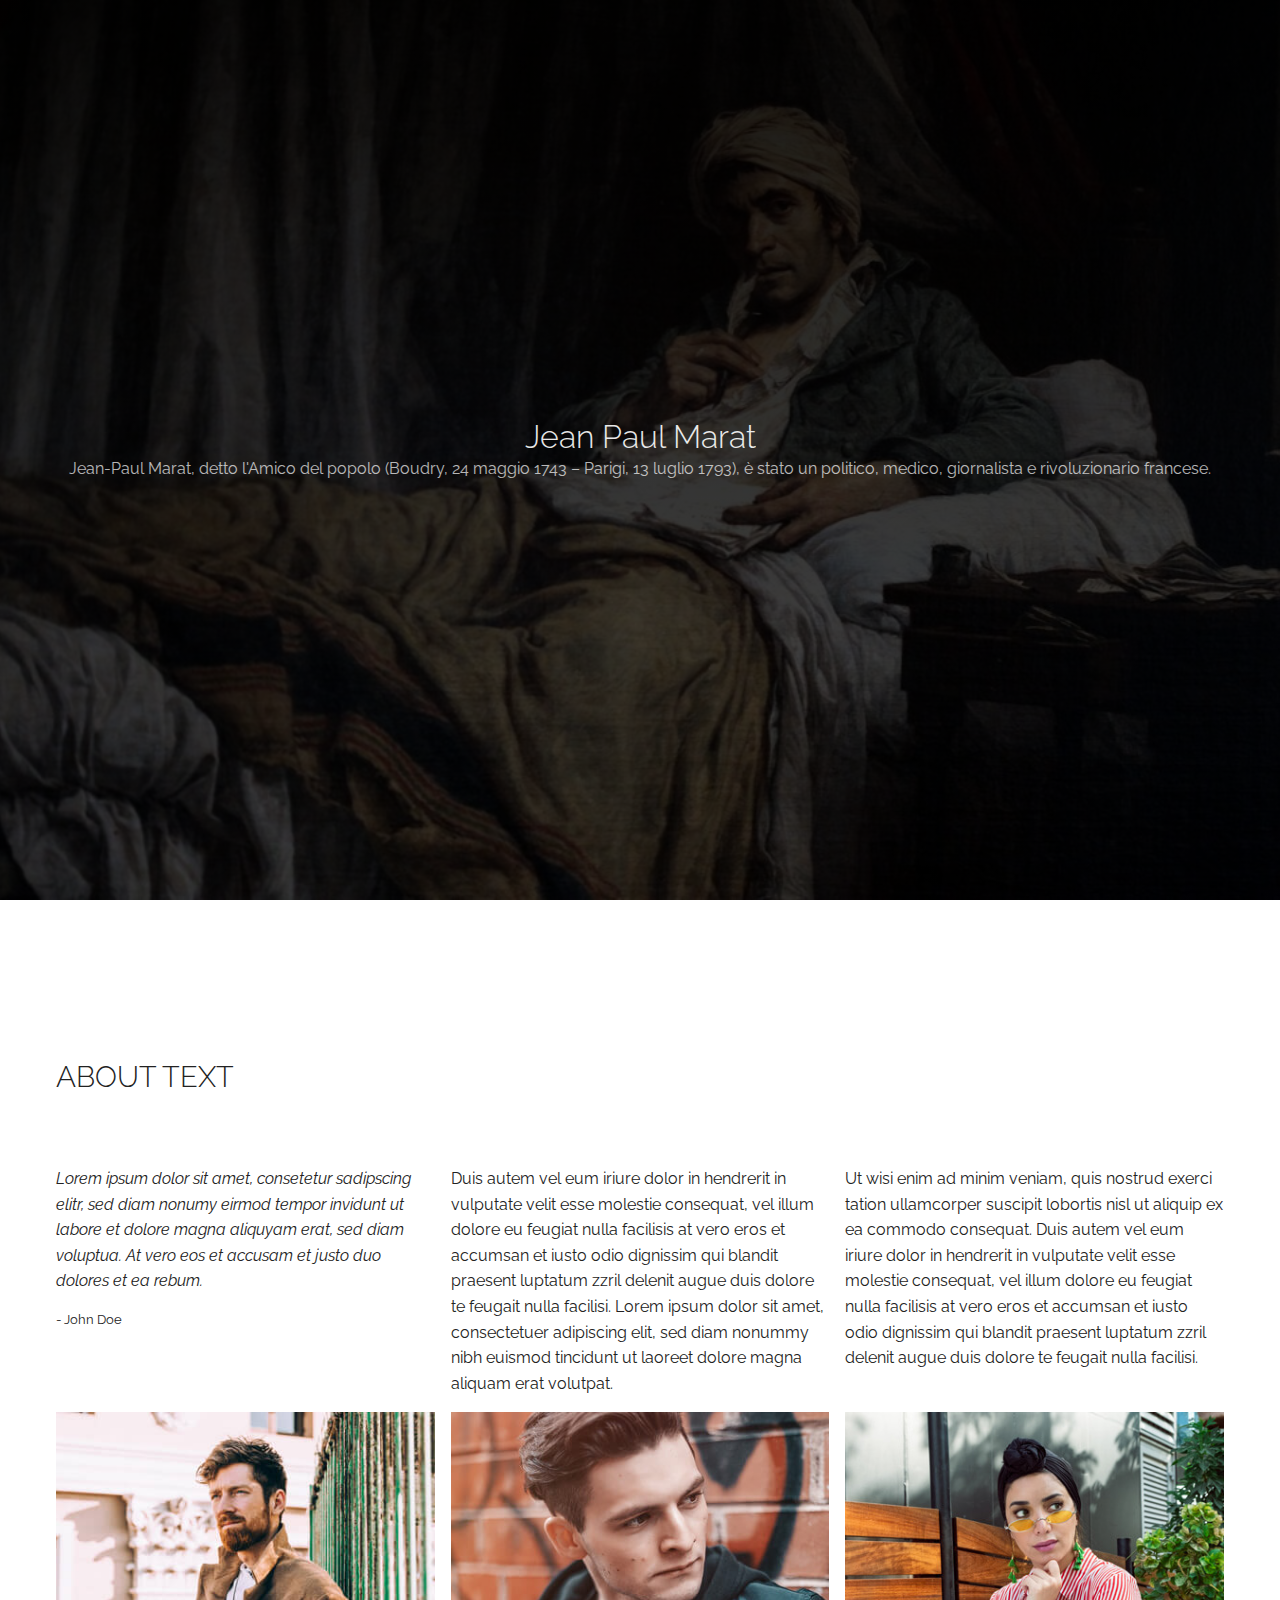
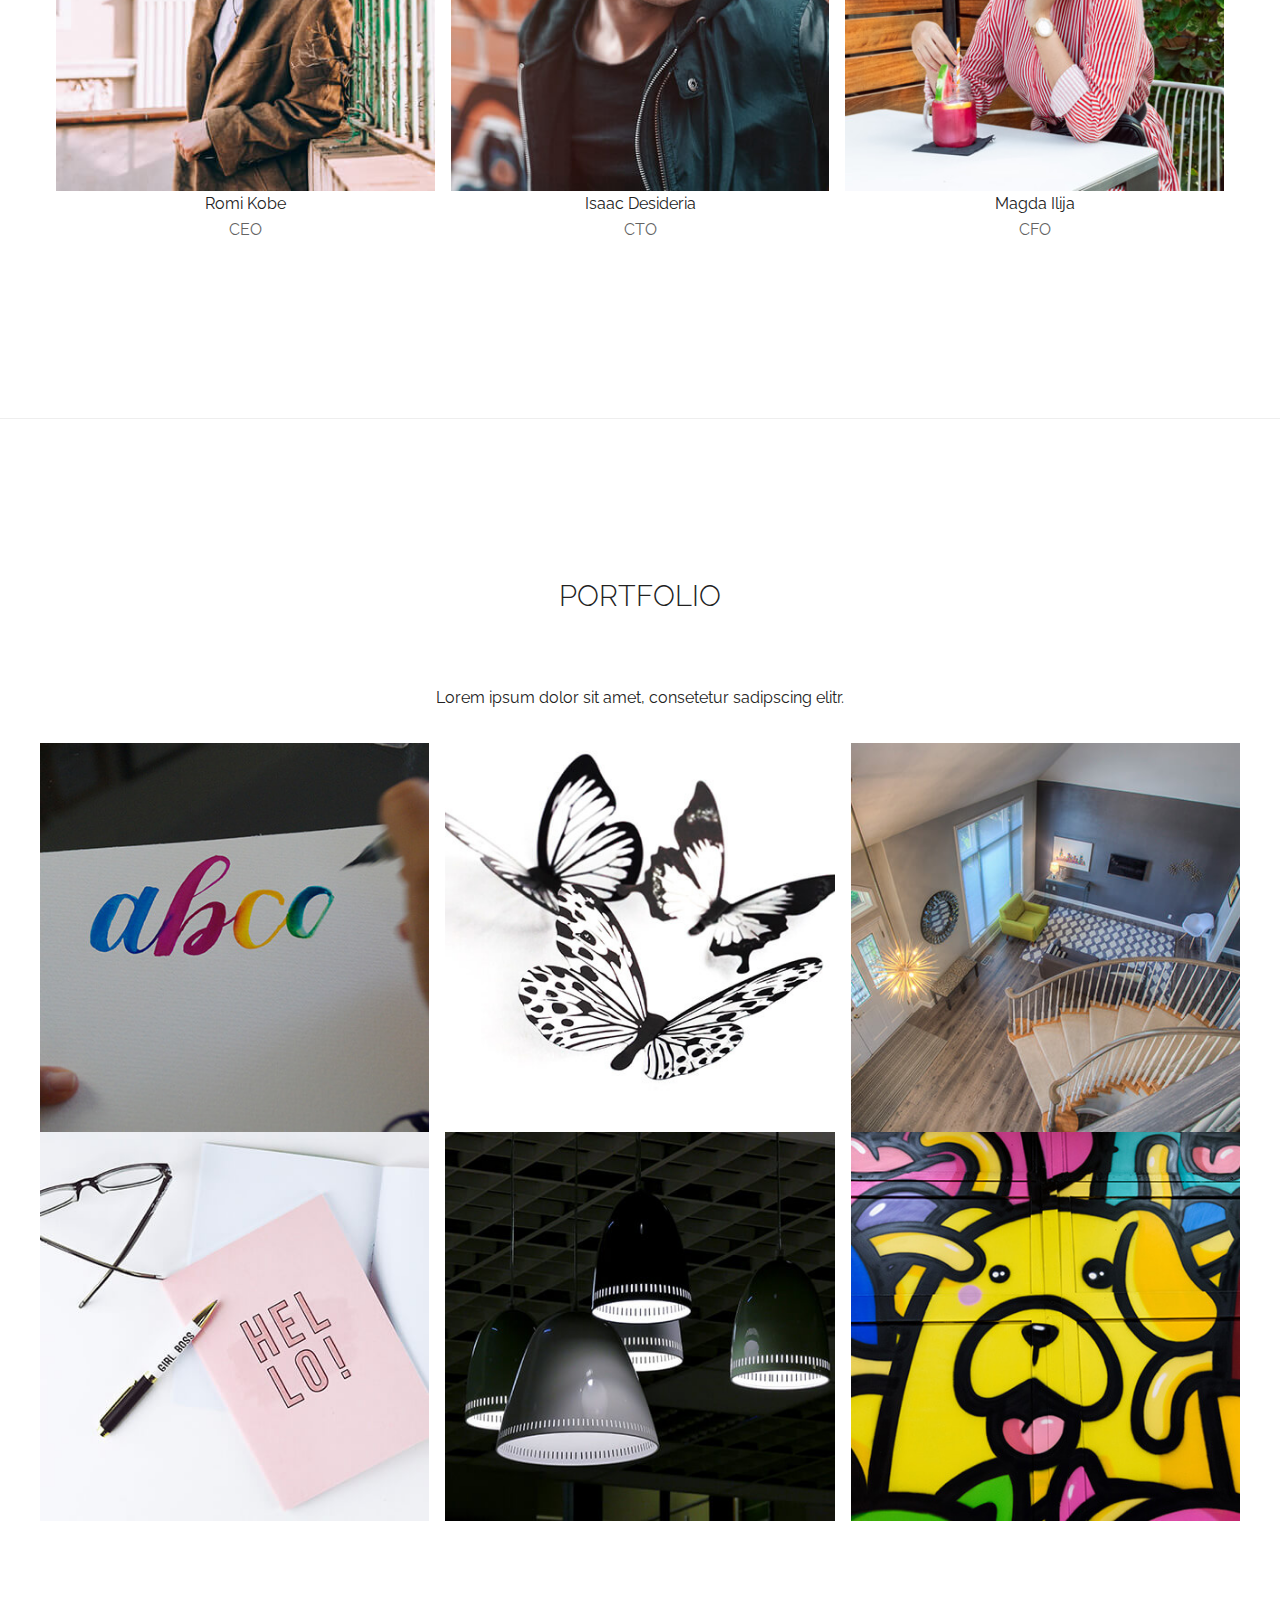
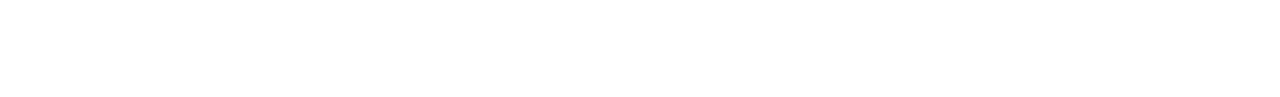
==== index.html @ fe3c9ee7 "main" ====
<!DOCTYPE html>
<html lang="de-DE" prefix="og: http://ogp.me/ns#">
    <meta charset="UTF-8">
    <title>Jean Paul Marat</title>
    <meta name="description" content="Jean Paul Marat modern portfolio">
    <link rel="author" href="https://lautenschlager.de" />
    <link rel="icon" type="image/png" sizes="32x32" href="img/favicon.png">
    <link rel="stylesheet" type="text/css" href="css/normalize.min.css" media="all" />
    <link href="https://fonts.googleapis.com/css?family=Raleway&display=swap" rel="stylesheet">
    <link rel="stylesheet" type="text/css" href="css/flexboxgrid.css" media="all" />
    <link rel="stylesheet" type="text/css" href="css/theme.css" media="all" />
<meta name="viewport" content="width=device-width, initial-scale=1.0" />
</head>
<body>
    <header class="fade-in">
        
        <div class="hero flex middle-xs" style="background-image: linear-gradient(rgba(0, 0, 0, 0.9), rgba(0, 0, 0, 0.7)), url('img/melinguemarat.jpg');">
    <div class="hero-text ">
        <h1>Jean Paul Marat</h1>
        <p>Jean-Paul Marat, detto l'Amico del popolo (Boudry, 24 maggio 1743 – Parigi, 13 luglio 1793), è stato un politico, medico, giornalista e rivoluzionario francese.</p>
    </div>
</div>
</header>
<div class="wrapper">
    <main>
        <section class="intro" id="about-us">
            <div class="container">
                <div class="row">
                    <div class="col-md">
                        <h2 class="section-title">About text</h2>
                    </div>
                </div>
                <div class="row margin-bottom ">
                    <div class="col-md">
                        <p class="highlight">Lorem ipsum dolor sit amet, consetetur sadipscing elitr, sed diam nonumy eirmod tempor invidunt ut labore et dolore magna aliquyam erat, sed diam voluptua. At vero eos et accusam et justo duo dolores et ea rebum.</p>
                        <p class="author">- John Doe</p>
                    </div>
                    <div class="col-md">
                        <p>Duis autem vel eum iriure dolor in hendrerit in vulputate velit esse molestie consequat, vel illum dolore eu feugiat nulla facilisis at vero eros et accumsan et iusto odio dignissim qui blandit praesent luptatum zzril delenit augue duis dolore te feugait nulla facilisi. Lorem ipsum dolor sit amet, consectetuer adipiscing elit, sed diam nonummy nibh euismod tincidunt ut laoreet dolore magna aliquam erat volutpat.</p>
                    </div>
                    <div class="col-md">
                        <p>Ut wisi enim ad minim veniam, quis nostrud exerci tation ullamcorper suscipit lobortis nisl ut aliquip ex ea commodo consequat. Duis autem vel eum iriure dolor in hendrerit in vulputate velit esse molestie consequat, vel illum dolore eu feugiat nulla facilisis at vero eros et accumsan et iusto odio dignissim qui blandit praesent luptatum zzril delenit augue duis dolore te feugait nulla facilisi.</p>
                    </div>
                </div>
                <div class="row team center-xs">
                    <div class="col-md">
                        <div class="hover-outer-box">
                            <img src="img/Romi-Kobe.jpg">
                            <div class="hover-inner-box">
                                <div class="hover-content">
                                    <h3>Romi Kobe</h3>
                                    <p>Lorem ipsum dolor sit amet, consetetur sadipscing elitr.</p>
                                    <a href="#!" target="blank" rel="noopener"><img src="img/facebook-icon.svg" class="team-icon"></a> <a href="#!" target="blank" rel="noopener"><img src="img/twitter-icon.svg" class="team-icon"></a>
                                </div>
                            </div>
                        </div>
                        <p class="team-name">Romi Kobe<br/><span class="position">CEO</span></p>
                    </div>
                    <div class="col-md">
                        <div class="hover-outer-box">
                            <img src="img/Isaac-Desideria.jpg">
                            <div class="hover-inner-box">
                                <div class="hover-content">
                                    <h3>Isaac Desideria</h3>
                                    <p>Lorem ipsum dolor sit amet, consetetur sadipscing elitr.</p>
                                    <a href="#!" target="blank" rel="noopener"><img src="img/facebook-icon.svg" class="team-icon"></a> <a href="#!" target="blank" rel="noopener"><img src="img/twitter-icon.svg" class="team-icon"></a>
                                </div>
                            </div>
                        </div>
                        <p class="team-name">Isaac Desideria<br/><span class="position">CTO</span></p>
                    </div>
                    <div class="col-md">
                        <div class="hover-outer-box">
                            <img src="img/Magda-Ilija.jpg">
                            <div class="hover-inner-box">
                                <div class="hover-content">
                                    <h3>Magda Ilija</h3>
                                    <p>Lorem ipsum dolor sit amet, consetetur sadipscing elitr.</p>
                                    <a href="#!" target="blank" rel="noopener"><img src="img/facebook-icon.svg" class="team-icon"></a> <a href="#!" target="blank" rel="noopener"><img src="img/twitter-icon.svg" class="team-icon"></a>
                                </div>
                            </div>
                        </div>
                        <p class="team-name">Magda Ilija<br/><span class="position">CFO</span></p>
                    </div>
                </div>
            </div>
        </section>
        <hr/>
        <section class="portfolio" id="portfolio">
            <div class="container">
                <div class="row center-xs">
                    <div class="col-md">
                        <h2 class="section-title">Portfolio</h2>
                        <p>Lorem ipsum dolor sit amet, consetetur sadipscing elitr.</p>
                    </div>
                </div>
            </div>
            <div class="padding-small">
                <div class="row margin-bottom-small">
                    <div class="col-md-4">
                        <div class="hover-outer-box">
                            <img src="img/project-1.jpg">
                            <div class="hover-inner-box">
                                <div class="hover-content">
                                    <h3>Projecttitle</h3>
                                    <p>Lorem ipsum dolor sit amet, consetetur sadipscing elitr</p>
                                    <a href=""><button class="light">Call to action</button></a>
                                </div>
                            </div>
                        </div>
                    </div>
                    <div class="col-md-4">
                        <div class="hover-outer-box">
                            <img src="img/project-2.jpg">
                            <div class="hover-inner-box">
                                <div class="hover-content">
                                    <h3>Projecttitle</h3>
                                    <p>Lorem ipsum dolor sit amet, consetetur sadipscing elitr</p>
                                    <a href=""><button class="light">Call to action</button></a>
                                </div>
                            </div>
                        </div>
                    </div>
                    <div class="col-md-4">
                        <div class="hover-outer-box">
                            <img src="img/project-3.jpg">
                            <div class="hover-inner-box">
                                <div class="hover-content">
                                    <h3>Projecttitle</h3>
                                    <p>Lorem ipsum dolor sit amet, consetetur sadipscing elitr</p>
                                    <a href=""><button class="light">Call to action</button></a>
                                </div>
                            </div>
                        </div>
                    </div>
                </div>
                <div class="row margin-bottom-small">
                    <div class="col-md-4">
                        <div class="hover-outer-box">
                            <img src="img/project-4.jpg">
                            <div class="hover-inner-box">
                                <div class="hover-content">
                                    <h3>Projecttitle</h3>
                                    <p>Lorem ipsum dolor sit amet, consetetur sadipscing elitr</p>
                                    <a href=""><button class="light">Call to action</button></a>
                                </div>
                            </div>
                        </div>
                    </div>
                    <div class="col-md-4">
                        <div class="hover-outer-box">
                            <img src="img/project-5.jpg">
                            <div class="hover-inner-box">
                                <div class="hover-content">
                                    <h3>Projecttitle</h3>
                                    <p>Lorem ipsum dolor sit amet, consetetur sadipscing elitr</p>
                                    <a href=""><button class="light">Call to action</button></a>
                                </div>
                            </div>
                        </div>
                    </div>
                    <div class="col-md-4">
                        <div class="hover-outer-box">
                            <img src="img/project-6.jpg">
                            <div class="hover-inner-box">
                                <div class="hover-content">
                                    <h3>Projecttitle</h3>
                                    <p>Lorem ipsum dolor sit amet, consetetur sadipscing elitr</p>
                                    <a href=""><button class="light">Call to action</button></a>
                                </div>
                            </div>
                        </div>
                    </div>
                </div>
            </section>
            
        </main>
 </div>
 <script src="https://cdn.polyfill.io/v2/polyfill.min.js?callback=polyfillsAreLoaded" defer></script>
 <script src="https://ajax.googleapis.com/ajax/libs/jquery/3.4.1/jquery.min.js"></script>
 <script src="js/script.js" defer></script>
</body>
</html>
---- css/flexboxgrid.css ----
.container-fluid,
.container {
  margin-right: auto;
  margin-left: auto;
}

.container-fluid {
  padding-right: 2rem;
  padding-left: 2rem;
}

.row {
  box-sizing: border-box;
  display: -webkit-box;
  display: -ms-flexbox;
  display: flex;
  -webkit-box-flex: 0;
  -ms-flex: 0 1 auto;
  flex: 0 1 auto;
  -webkit-box-orient: horizontal;
  -webkit-box-direction: normal;
  -ms-flex-direction: row;
  flex-direction: row;
  -ms-flex-wrap: wrap;
  flex-wrap: wrap;
  margin-right: -0.5rem;
  margin-left: -0.5rem;
}

.row.reverse {
  -webkit-box-orient: horizontal;
  -webkit-box-direction: reverse;
  -ms-flex-direction: row-reverse;
  flex-direction: row-reverse;
}

.col.reverse {
  -webkit-box-orient: vertical;
  -webkit-box-direction: reverse;
  -ms-flex-direction: column-reverse;
  flex-direction: column-reverse;
}

.col-xs,
.col-xs-1,
.col-xs-2,
.col-xs-3,
.col-xs-4,
.col-xs-5,
.col-xs-6,
.col-xs-7,
.col-xs-8,
.col-xs-9,
.col-xs-10,
.col-xs-11,
.col-xs-12,
.col-xs-offset-0,
.col-xs-offset-1,
.col-xs-offset-2,
.col-xs-offset-3,
.col-xs-offset-4,
.col-xs-offset-5,
.col-xs-offset-6,
.col-xs-offset-7,
.col-xs-offset-8,
.col-xs-offset-9,
.col-xs-offset-10,
.col-xs-offset-11,
.col-xs-offset-12 {
  box-sizing: border-box;
  -webkit-box-flex: 0;
  -ms-flex: 0 0 auto;
  flex: 0 0 auto;
  padding-right: 0.5rem;
  padding-left: 0.5rem;
}

.col-xs {
  -webkit-box-flex: 1;
  -ms-flex-positive: 1;
  flex-grow: 1;
  -ms-flex-preferred-size: 0;
  flex-basis: 0;
  max-width: 100%;
}

.col-xs-1 {
  -ms-flex-preferred-size: 8.33333333%;
  flex-basis: 8.33333333%;
  max-width: 8.33333333%;
}

.col-xs-2 {
  -ms-flex-preferred-size: 16.66666667%;
  flex-basis: 16.66666667%;
  max-width: 16.66666667%;
}

.col-xs-3 {
  -ms-flex-preferred-size: 25%;
  flex-basis: 25%;
  max-width: 25%;
}

.col-xs-4 {
  -ms-flex-preferred-size: 33.33333333%;
  flex-basis: 33.33333333%;
  max-width: 33.33333333%;
}

.col-xs-5 {
  -ms-flex-preferred-size: 41.66666667%;
  flex-basis: 41.66666667%;
  max-width: 41.66666667%;
}

.col-xs-6 {
  -ms-flex-preferred-size: 50%;
  flex-basis: 50%;
  max-width: 50%;
}

.col-xs-7 {
  -ms-flex-preferred-size: 58.33333333%;
  flex-basis: 58.33333333%;
  max-width: 58.33333333%;
}

.col-xs-8 {
  -ms-flex-preferred-size: 66.66666667%;
  flex-basis: 66.66666667%;
  max-width: 66.66666667%;
}

.col-xs-9 {
  -ms-flex-preferred-size: 75%;
  flex-basis: 75%;
  max-width: 75%;
}

.col-xs-10 {
  -ms-flex-preferred-size: 83.33333333%;
  flex-basis: 83.33333333%;
  max-width: 83.33333333%;
}

.col-xs-11 {
  -ms-flex-preferred-size: 91.66666667%;
  flex-basis: 91.66666667%;
  max-width: 91.66666667%;
}

.col-xs-12 {
  -ms-flex-preferred-size: 100%;
  flex-basis: 100%;
  max-width: 100%;
}

.col-xs-offset-0 {
  margin-left: 0;
}

.col-xs-offset-1 {
  margin-left: 8.33333333%;
}

.col-xs-offset-2 {
  margin-left: 16.66666667%;
}

.col-xs-offset-3 {
  margin-left: 25%;
}

.col-xs-offset-4 {
  margin-left: 33.33333333%;
}

.col-xs-offset-5 {
  margin-left: 41.66666667%;
}

.col-xs-offset-6 {
  margin-left: 50%;
}

.col-xs-offset-7 {
  margin-left: 58.33333333%;
}

.col-xs-offset-8 {
  margin-left: 66.66666667%;
}

.col-xs-offset-9 {
  margin-left: 75%;
}

.col-xs-offset-10 {
  margin-left: 83.33333333%;
}

.col-xs-offset-11 {
  margin-left: 91.66666667%;
}

.start-xs {
  -webkit-box-pack: start;
  -ms-flex-pack: start;
  justify-content: flex-start;
  text-align: start;
}

.center-xs {
  -webkit-box-pack: center;
  -ms-flex-pack: center;
  justify-content: center;
  text-align: center;
}

.end-xs {
  -webkit-box-pack: end;
  -ms-flex-pack: end;
  justify-content: flex-end;
  text-align: end;
}

.top-xs {
  -webkit-box-align: start;
  -ms-flex-align: start;
  align-items: flex-start;
}

.middle-xs {
  -webkit-box-align: center;
  -ms-flex-align: center;
  align-items: center;
}

.bottom-xs {
  -webkit-box-align: end;
  -ms-flex-align: end;
  align-items: flex-end;
}

.around-xs {
  -ms-flex-pack: distribute;
  justify-content: space-around;
}

.between-xs {
  -webkit-box-pack: justify;
  -ms-flex-pack: justify;
  justify-content: space-between;
}

.first-xs {
  -webkit-box-ordinal-group: 0;
  -ms-flex-order: -1;
  order: -1;
}

.last-xs {
  -webkit-box-ordinal-group: 2;
  -ms-flex-order: 1;
  order: 1;
}

@media only screen and (min-width: 48em) {
  .container {
    width: 49rem;
  }

  .col-sm,
  .col-sm-1,
  .col-sm-2,
  .col-sm-3,
  .col-sm-4,
  .col-sm-5,
  .col-sm-6,
  .col-sm-7,
  .col-sm-8,
  .col-sm-9,
  .col-sm-10,
  .col-sm-11,
  .col-sm-12,
  .col-sm-offset-0,
  .col-sm-offset-1,
  .col-sm-offset-2,
  .col-sm-offset-3,
  .col-sm-offset-4,
  .col-sm-offset-5,
  .col-sm-offset-6,
  .col-sm-offset-7,
  .col-sm-offset-8,
  .col-sm-offset-9,
  .col-sm-offset-10,
  .col-sm-offset-11,
  .col-sm-offset-12 {
    box-sizing: border-box;
    -webkit-box-flex: 0;
    -ms-flex: 0 0 auto;
    flex: 0 0 auto;
    padding-right: 0.5rem;
    padding-left: 0.5rem;
  }

  .col-sm {
    -webkit-box-flex: 1;
    -ms-flex-positive: 1;
    flex-grow: 1;
    -ms-flex-preferred-size: 0;
    flex-basis: 0;
    max-width: 100%;
  }

  .col-sm-1 {
    -ms-flex-preferred-size: 8.33333333%;
    flex-basis: 8.33333333%;
    max-width: 8.33333333%;
  }

  .col-sm-2 {
    -ms-flex-preferred-size: 16.66666667%;
    flex-basis: 16.66666667%;
    max-width: 16.66666667%;
  }

  .col-sm-3 {
    -ms-flex-preferred-size: 25%;
    flex-basis: 25%;
    max-width: 25%;
  }

  .col-sm-4 {
    -ms-flex-preferred-size: 33.33333333%;
    flex-basis: 33.33333333%;
    max-width: 33.33333333%;
  }

  .col-sm-5 {
    -ms-flex-preferred-size: 41.66666667%;
    flex-basis: 41.66666667%;
    max-width: 41.66666667%;
  }

  .col-sm-6 {
    -ms-flex-preferred-size: 50%;
    flex-basis: 50%;
    max-width: 50%;
  }

  .col-sm-7 {
    -ms-flex-preferred-size: 58.33333333%;
    flex-basis: 58.33333333%;
    max-width: 58.33333333%;
  }

  .col-sm-8 {
    -ms-flex-preferred-size: 66.66666667%;
    flex-basis: 66.66666667%;
    max-width: 66.66666667%;
  }

  .col-sm-9 {
    -ms-flex-preferred-size: 75%;
    flex-basis: 75%;
    max-width: 75%;
  }

  .col-sm-10 {
    -ms-flex-preferred-size: 83.33333333%;
    flex-basis: 83.33333333%;
    max-width: 83.33333333%;
  }

  .col-sm-11 {
    -ms-flex-preferred-size: 91.66666667%;
    flex-basis: 91.66666667%;
    max-width: 91.66666667%;
  }

  .col-sm-12 {
    -ms-flex-preferred-size: 100%;
    flex-basis: 100%;
    max-width: 100%;
  }

  .col-sm-offset-0 {
    margin-left: 0;
  }

  .col-sm-offset-1 {
    margin-left: 8.33333333%;
  }

  .col-sm-offset-2 {
    margin-left: 16.66666667%;
  }

  .col-sm-offset-3 {
    margin-left: 25%;
  }

  .col-sm-offset-4 {
    margin-left: 33.33333333%;
  }

  .col-sm-offset-5 {
    margin-left: 41.66666667%;
  }

  .col-sm-offset-6 {
    margin-left: 50%;
  }

  .col-sm-offset-7 {
    margin-left: 58.33333333%;
  }

  .col-sm-offset-8 {
    margin-left: 66.66666667%;
  }

  .col-sm-offset-9 {
    margin-left: 75%;
  }

  .col-sm-offset-10 {
    margin-left: 83.33333333%;
  }

  .col-sm-offset-11 {
    margin-left: 91.66666667%;
  }

  .start-sm {
    -webkit-box-pack: start;
    -ms-flex-pack: start;
    justify-content: flex-start;
    text-align: start;
  }

  .center-sm {
    -webkit-box-pack: center;
    -ms-flex-pack: center;
    justify-content: center;
    text-align: center;
  }

  .end-sm {
    -webkit-box-pack: end;
    -ms-flex-pack: end;
    justify-content: flex-end;
    text-align: end;
  }

  .top-sm {
    -webkit-box-align: start;
    -ms-flex-align: start;
    align-items: flex-start;
  }

  .middle-sm {
    -webkit-box-align: center;
    -ms-flex-align: center;
    align-items: center;
  }

  .bottom-sm {
    -webkit-box-align: end;
    -ms-flex-align: end;
    align-items: flex-end;
  }

  .around-sm {
    -ms-flex-pack: distribute;
    justify-content: space-around;
  }

  .between-sm {
    -webkit-box-pack: justify;
    -ms-flex-pack: justify;
    justify-content: space-between;
  }

  .first-sm {
    -webkit-box-ordinal-group: 0;
    -ms-flex-order: -1;
    order: -1;
  }

  .last-sm {
    -webkit-box-ordinal-group: 2;
    -ms-flex-order: 1;
    order: 1;
  }
}

@media only screen and (min-width: 64em) {
  .container {
    width: 65rem;
  }

  .col-md,
  .col-md-1,
  .col-md-2,
  .col-md-3,
  .col-md-4,
  .col-md-5,
  .col-md-6,
  .col-md-7,
  .col-md-8,
  .col-md-9,
  .col-md-10,
  .col-md-11,
  .col-md-12,
  .col-md-offset-0,
  .col-md-offset-1,
  .col-md-offset-2,
  .col-md-offset-3,
  .col-md-offset-4,
  .col-md-offset-5,
  .col-md-offset-6,
  .col-md-offset-7,
  .col-md-offset-8,
  .col-md-offset-9,
  .col-md-offset-10,
  .col-md-offset-11,
  .col-md-offset-12 {
    box-sizing: border-box;
    -webkit-box-flex: 0;
    -ms-flex: 0 0 auto;
    flex: 0 0 auto;
    padding-right: 0.5rem;
    padding-left: 0.5rem;
  }

  .col-md {
    -webkit-box-flex: 1;
    -ms-flex-positive: 1;
    flex-grow: 1;
    -ms-flex-preferred-size: 0;
    flex-basis: 0;
    max-width: 100%;
  }

  .col-md-1 {
    -ms-flex-preferred-size: 8.33333333%;
    flex-basis: 8.33333333%;
    max-width: 8.33333333%;
  }

  .col-md-2 {
    -ms-flex-preferred-size: 16.66666667%;
    flex-basis: 16.66666667%;
    max-width: 16.66666667%;
  }

  .col-md-3 {
    -ms-flex-preferred-size: 25%;
    flex-basis: 25%;
    max-width: 25%;
  }

  .col-md-4 {
    -ms-flex-preferred-size: 33.33333333%;
    flex-basis: 33.33333333%;
    max-width: 33.33333333%;
  }

  .col-md-5 {
    -ms-flex-preferred-size: 41.66666667%;
    flex-basis: 41.66666667%;
    max-width: 41.66666667%;
  }

  .col-md-6 {
    -ms-flex-preferred-size: 50%;
    flex-basis: 50%;
    max-width: 50%;
  }

  .col-md-7 {
    -ms-flex-preferred-size: 58.33333333%;
    flex-basis: 58.33333333%;
    max-width: 58.33333333%;
  }

  .col-md-8 {
    -ms-flex-preferred-size: 66.66666667%;
    flex-basis: 66.66666667%;
    max-width: 66.66666667%;
  }

  .col-md-9 {
    -ms-flex-preferred-size: 75%;
    flex-basis: 75%;
    max-width: 75%;
  }

  .col-md-10 {
    -ms-flex-preferred-size: 83.33333333%;
    flex-basis: 83.33333333%;
    max-width: 83.33333333%;
  }

  .col-md-11 {
    -ms-flex-preferred-size: 91.66666667%;
    flex-basis: 91.66666667%;
    max-width: 91.66666667%;
  }

  .col-md-12 {
    -ms-flex-preferred-size: 100%;
    flex-basis: 100%;
    max-width: 100%;
  }

  .col-md-offset-0 {
    margin-left: 0;
  }

  .col-md-offset-1 {
    margin-left: 8.33333333%;
  }

  .col-md-offset-2 {
    margin-left: 16.66666667%;
  }

  .col-md-offset-3 {
    margin-left: 25%;
  }

  .col-md-offset-4 {
    margin-left: 33.33333333%;
  }

  .col-md-offset-5 {
    margin-left: 41.66666667%;
  }

  .col-md-offset-6 {
    margin-left: 50%;
  }

  .col-md-offset-7 {
    margin-left: 58.33333333%;
  }

  .col-md-offset-8 {
    margin-left: 66.66666667%;
  }

  .col-md-offset-9 {
    margin-left: 75%;
  }

  .col-md-offset-10 {
    margin-left: 83.33333333%;
  }

  .col-md-offset-11 {
    margin-left: 91.66666667%;
  }

  .start-md {
    -webkit-box-pack: start;
    -ms-flex-pack: start;
    justify-content: flex-start;
    text-align: start;
  }

  .center-md {
    -webkit-box-pack: center;
    -ms-flex-pack: center;
    justify-content: center;
    text-align: center;
  }

  .end-md {
    -webkit-box-pack: end;
    -ms-flex-pack: end;
    justify-content: flex-end;
    text-align: end;
  }

  .top-md {
    -webkit-box-align: start;
    -ms-flex-align: start;
    align-items: flex-start;
  }

  .middle-md {
    -webkit-box-align: center;
    -ms-flex-align: center;
    align-items: center;
  }

  .bottom-md {
    -webkit-box-align: end;
    -ms-flex-align: end;
    align-items: flex-end;
  }

  .around-md {
    -ms-flex-pack: distribute;
    justify-content: space-around;
  }

  .between-md {
    -webkit-box-pack: justify;
    -ms-flex-pack: justify;
    justify-content: space-between;
  }

  .first-md {
    -webkit-box-ordinal-group: 0;
    -ms-flex-order: -1;
    order: -1;
  }

  .last-md {
    -webkit-box-ordinal-group: 2;
    -ms-flex-order: 1;
    order: 1;
  }
}

@media only screen and (min-width: 75em) {
  .container {
    width: 76rem;
  }

  .col-lg,
  .col-lg-1,
  .col-lg-2,
  .col-lg-3,
  .col-lg-4,
  .col-lg-5,
  .col-lg-6,
  .col-lg-7,
  .col-lg-8,
  .col-lg-9,
  .col-lg-10,
  .col-lg-11,
  .col-lg-12,
  .col-lg-offset-0,
  .col-lg-offset-1,
  .col-lg-offset-2,
  .col-lg-offset-3,
  .col-lg-offset-4,
  .col-lg-offset-5,
  .col-lg-offset-6,
  .col-lg-offset-7,
  .col-lg-offset-8,
  .col-lg-offset-9,
  .col-lg-offset-10,
  .col-lg-offset-11,
  .col-lg-offset-12 {
    box-sizing: border-box;
    -webkit-box-flex: 0;
    -ms-flex: 0 0 auto;
    flex: 0 0 auto;
    padding-right: 0.5rem;
    padding-left: 0.5rem;
  }

  .col-lg {
    -webkit-box-flex: 1;
    -ms-flex-positive: 1;
    flex-grow: 1;
    -ms-flex-preferred-size: 0;
    flex-basis: 0;
    max-width: 100%;
  }

  .col-lg-1 {
    -ms-flex-preferred-size: 8.33333333%;
    flex-basis: 8.33333333%;
    max-width: 8.33333333%;
  }

  .col-lg-2 {
    -ms-flex-preferred-size: 16.66666667%;
    flex-basis: 16.66666667%;
    max-width: 16.66666667%;
  }

  .col-lg-3 {
    -ms-flex-preferred-size: 25%;
    flex-basis: 25%;
    max-width: 25%;
  }

  .col-lg-4 {
    -ms-flex-preferred-size: 33.33333333%;
    flex-basis: 33.33333333%;
    max-width: 33.33333333%;
  }

  .col-lg-5 {
    -ms-flex-preferred-size: 41.66666667%;
    flex-basis: 41.66666667%;
    max-width: 41.66666667%;
  }

  .col-lg-6 {
    -ms-flex-preferred-size: 50%;
    flex-basis: 50%;
    max-width: 50%;
  }

  .col-lg-7 {
    -ms-flex-preferred-size: 58.33333333%;
    flex-basis: 58.33333333%;
    max-width: 58.33333333%;
  }

  .col-lg-8 {
    -ms-flex-preferred-size: 66.66666667%;
    flex-basis: 66.66666667%;
    max-width: 66.66666667%;
  }

  .col-lg-9 {
    -ms-flex-preferred-size: 75%;
    flex-basis: 75%;
    max-width: 75%;
  }

  .col-lg-10 {
    -ms-flex-preferred-size: 83.33333333%;
    flex-basis: 83.33333333%;
    max-width: 83.33333333%;
  }

  .col-lg-11 {
    -ms-flex-preferred-size: 91.66666667%;
    flex-basis: 91.66666667%;
    max-width: 91.66666667%;
  }

  .col-lg-12 {
    -ms-flex-preferred-size: 100%;
    flex-basis: 100%;
    max-width: 100%;
  }

  .col-lg-offset-0 {
    margin-left: 0;
  }

  .col-lg-offset-1 {
    margin-left: 8.33333333%;
  }

  .col-lg-offset-2 {
    margin-left: 16.66666667%;
  }

  .col-lg-offset-3 {
    margin-left: 25%;
  }

  .col-lg-offset-4 {
    margin-left: 33.33333333%;
  }

  .col-lg-offset-5 {
    margin-left: 41.66666667%;
  }

  .col-lg-offset-6 {
    margin-left: 50%;
  }

  .col-lg-offset-7 {
    margin-left: 58.33333333%;
  }

  .col-lg-offset-8 {
    margin-left: 66.66666667%;
  }

  .col-lg-offset-9 {
    margin-left: 75%;
  }

  .col-lg-offset-10 {
    margin-left: 83.33333333%;
  }

  .col-lg-offset-11 {
    margin-left: 91.66666667%;
  }

  .start-lg {
    -webkit-box-pack: start;
    -ms-flex-pack: start;
    justify-content: flex-start;
    text-align: start;
  }

  .center-lg {
    -webkit-box-pack: center;
    -ms-flex-pack: center;
    justify-content: center;
    text-align: center;
  }

  .end-lg {
    -webkit-box-pack: end;
    -ms-flex-pack: end;
    justify-content: flex-end;
    text-align: end;
  }

  .top-lg {
    -webkit-box-align: start;
    -ms-flex-align: start;
    align-items: flex-start;
  }

  .middle-lg {
    -webkit-box-align: center;
    -ms-flex-align: center;
    align-items: center;
  }

  .bottom-lg {
    -webkit-box-align: end;
    -ms-flex-align: end;
    align-items: flex-end;
  }

  .around-lg {
    -ms-flex-pack: distribute;
    justify-content: space-around;
  }

  .between-lg {
    -webkit-box-pack: justify;
    -ms-flex-pack: justify;
    justify-content: space-between;
  }

  .first-lg {
    -webkit-box-ordinal-group: 0;
    -ms-flex-order: -1;
    order: -1;
  }

  .last-lg {
    -webkit-box-ordinal-group: 2;
    -ms-flex-order: 1;
    order: 1;
  }
}
---- css/theme.css ----
html {
	-webkit-box-sizing: border-box;
	-moz-box-sizing: border-box;
	box-sizing: border-box;
	scroll-behavior: smooth;
}

*,
*::before,
*::after {
	-webkit-box-sizing: inherit;
	-moz-box-sizing: inherit;
	box-sizing: inherit;
}

body {
	font-size: 1.0em; /* currently ems cause chrome bug misinterpreting rems on body element */
	line-height: 1.6;
	font-weight: 400;
	font-family: "Raleway", "HelveticaNeue", "Helvetica Neue", Helvetica, Arial, sans-serif;
	color: #222; 
}

/* Typography
–––––––––––––––––––––––––––––––––––––––––––––––––– */
h1, h2, h3, h4, h5, h6 {
	margin-top: 0;
	margin-bottom: 2rem;
	font-weight: 300; 
}
h1 { font-size: 2.0rem; line-height: 1.2; }
h2 { font-size: 1.8rem; line-height: 1.25;}
h3 { font-size: 1.6rem; line-height: 1.3;}
h4 { font-size: 1.4rem; line-height: 1.35;}
h5 { font-size: 1.2rem; line-height: 1.5;}
h6 { font-size: 1.0rem; line-height: 1.6;}


p {
	margin-top: 0; 
}


/* Links
–––––––––––––––––––––––––––––––––––––––––––––––––– */
a {
	color: #1EAEDB; 
}
a:hover {
	color: #0FA0CE; 
}

img {
	width: 100%;
	height: auto;
}

section {
	margin: 10rem auto;
}

button {
	background-color: #000;
	border: none;
	border-radius: 3px;
	color: #fff;
	height: auto;
	padding: 8px 37px;
	font-weight: 400;
	text-transform: uppercase;
	text-decoration: none;
	text-align: center;
	vertical-align: middle;
	transition: all 0.5s ease;
	cursor: pointer;
	font-size: 0.8rem;
}


button:hover, button:focus {
	background-color: #fff;
	color: #000;
}

button.light {
	background-color: #fff;
	color: #000;
}

button.light:hover, button.light:focus {
	background-color: #000;
	color: #fff;
}

.margin-bottom {
	margin-bottom: 5rem;
}

.margin-bottom-small {
	margin-bottom: 1rem;
}

.padding-small {
	padding: 1rem;
}

hr {
	border: 0;
	border-top: 1px solid #eee;
}

.section-title {
	margin-bottom: 70px;
	text-transform: uppercase;
}


.flex {display: flex;}


.navigation-bar {
	position: absolute;
	z-index: 999;
	width: 100%;

}

.navigation-bar .logo{
	max-width: 180px;
	display: inline-block;
	padding: 1rem;
}

.navigation-bar nav{
	display: inline-block;
	width: 100%;
}


.navigation-bar nav ul li{
	display: inline-block;
}

.navigation-bar nav a{
	color: #fff;
	text-decoration: none;
	margin-right: 1rem;
}


.hero {
	background-position: center;
	background-repeat: no-repeat;
	background-size: cover;
	position: relative;
	background-color: #000;
	color: #fff;
	overflow: hidden;
}

.hero h1 {
	margin: 0;
	opacity: .9;
}


.hero-text {
	padding: 25px; 
	text-align: center;
	width: 100%;
}

.hero-text p {
	margin: 0;
	opacity: .7;
}

.highlight {
	font-style: italic;
}

.author {
	font-size: 0.8rem; 
}

.team .team-name {
	text-align: center;
}

.team .team-name .position{
	opacity: .7;
}

.team .team-icon {
	max-width: 16px;
}


/* Hover */

.hover-outer-box {
	position: relative;
	display: flex;
	align-content: stretch;
	align-items: stretch;
}

.hover-outer-box .hover-inner-box {
	background: rgba(0, 0, 0, 0.9);
	height: 100%;
	width: 100%;
	opacity: 0;
	top: 0;
	left: 0;
	position: absolute;
	padding: 0;
	transition: opacity .5s;
	color: #fff;
	display: flex;
	align-items: center;
}

.hover-outer-box:hover .hover-inner-box {
	opacity: .9;
	transition: opacity .5s;
}

.hover-outer-box .hover-inner-box .hover-content{
	text-align: center;
	width: 100%;
	padding: 1rem;
}


/* Serivces */

.services .icon-row {
	padding: 30px 0;
}

.services .icon {
	max-width: 64px;
}


/* cta */


.cta {
	background-color: #000;
	padding: 60px 0;
	color: #fff;
}


.cta .display {
	margin-top: -100px;
}

/* blurbs */

.blurbs .icon {
	max-width: 64px;
}

.blurbs h3 {
	margin-bottom: 1rem;
}


/* newsletter */

.newsletter{
	background-color: #eee;
	padding: 60px 0;
}

.newsletter h2 {
	font-size: 1.2rem;
	margin-bottom: 1rem;
	text-transform: uppercase;
}



.newsletter form{
	align-content: center;
}

.newsletter input {
	width: 150px;
	margin-right: 1rem;
	background-color: #fff;
}


/* contact */


.contact .col-md {
	padding: 1rem;
}

/* forms */

input, textarea {
	background-color: #eee;
	width: 100%;
	padding: 1rem;
	border: 0;
	border-radius: 3px;
	-webkit-box-sizing: border-box;
	-moz-box-sizing: border-box;
	box-sizing: border-box;
}

[type="button"], [type="reset"], [type="submit"] {
	-webkit-appearance: button;
	background-color: #000;
	color: #fff;
	cursor: pointer;
	transition-property: background;
	transition-duration: 0.5s;
	transition-timing-function: ease;

}

[type="button"]:hover, [type="reset"]:hover, [type="submit"]:hover {
	-webkit-appearance: button;
	background-color: #000;
	color: #fff;
	cursor: pointer;
	background-color: #fff;
	color: #000;
}

/* footer */

footer {
	background-color: #eee;
	padding: 5rem 0;
}


footer ul{
	padding: 0;
}

footer li {
	list-style: none;
}


footer li a{
	padding: 0;
	color: #000;
	text-decoration: none;
}


.secondary-footer {
	background-color: #e1e0e0;
	padding: 1rem;
	margin: 0 auto;
}

.secondary-footer p{
	margin: 0;
	font-size: 0.8rem;
}

.secondary-footer a{
	text-decoration:  none;
	color: #000;
}



/* Mediaqueries */

@media (max-width: 1280px) {
	.navigation-bar .logo{
		margin:  0 auto;
	}
	.navigation-bar nav{
		display: none;
	}

	.row {
		margin: 0 auto;
		padding-left: 1rem; 
		padding-right: 1rem; 
	}

	.cta .display {
		margin-top: 1rem;
	}
}


/* animation  */
@-webkit-keyframes fade-in {
	0% {
		opacity: 0;
	}
	100% {
		opacity: 1;
	}
}
@keyframes fade-in {
	0% {
		opacity: 0;
	}
	100% {
		opacity: 1;
	}
}


.fade-in {
	-webkit-animation: fade-in 1.2s cubic-bezier(0.390, 0.575, 0.565, 1.000) both;
	animation: fade-in 1.2s cubic-bezier(0.390, 0.575, 0.565, 1.000) both;
}
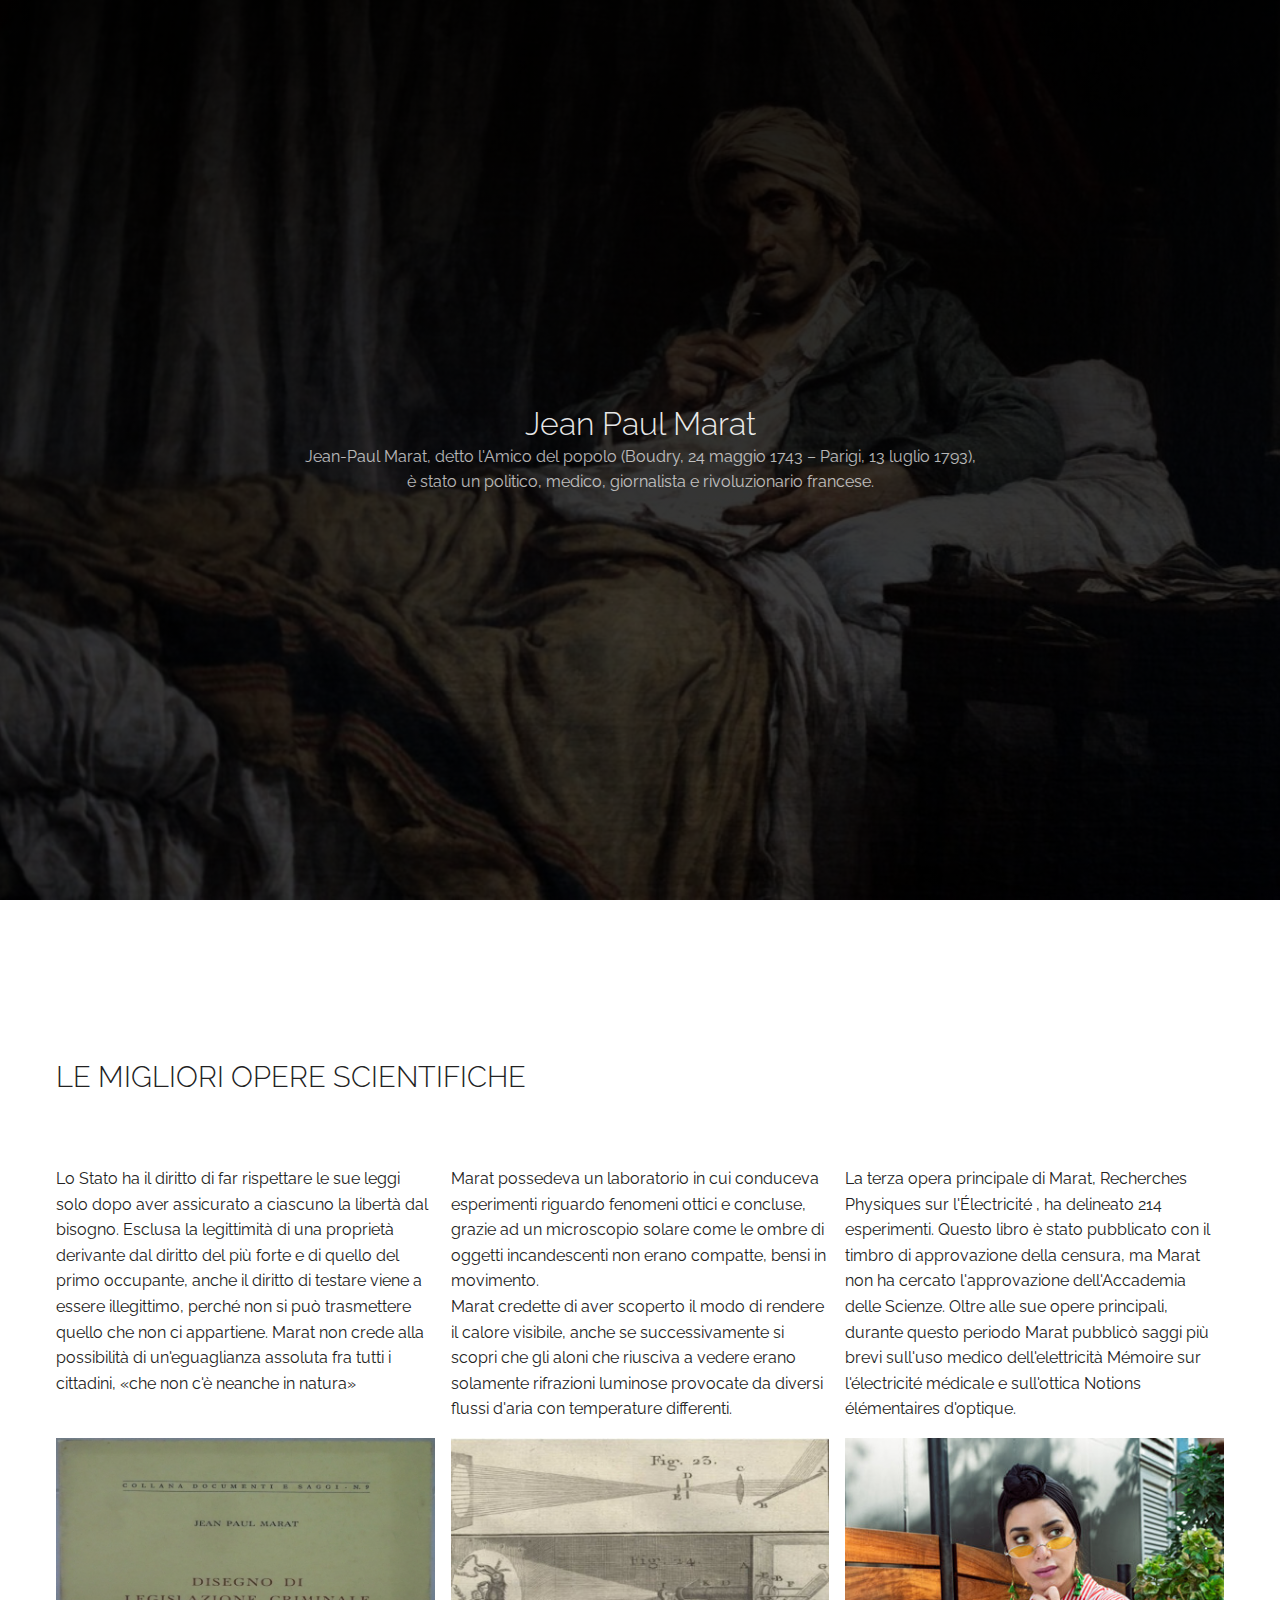
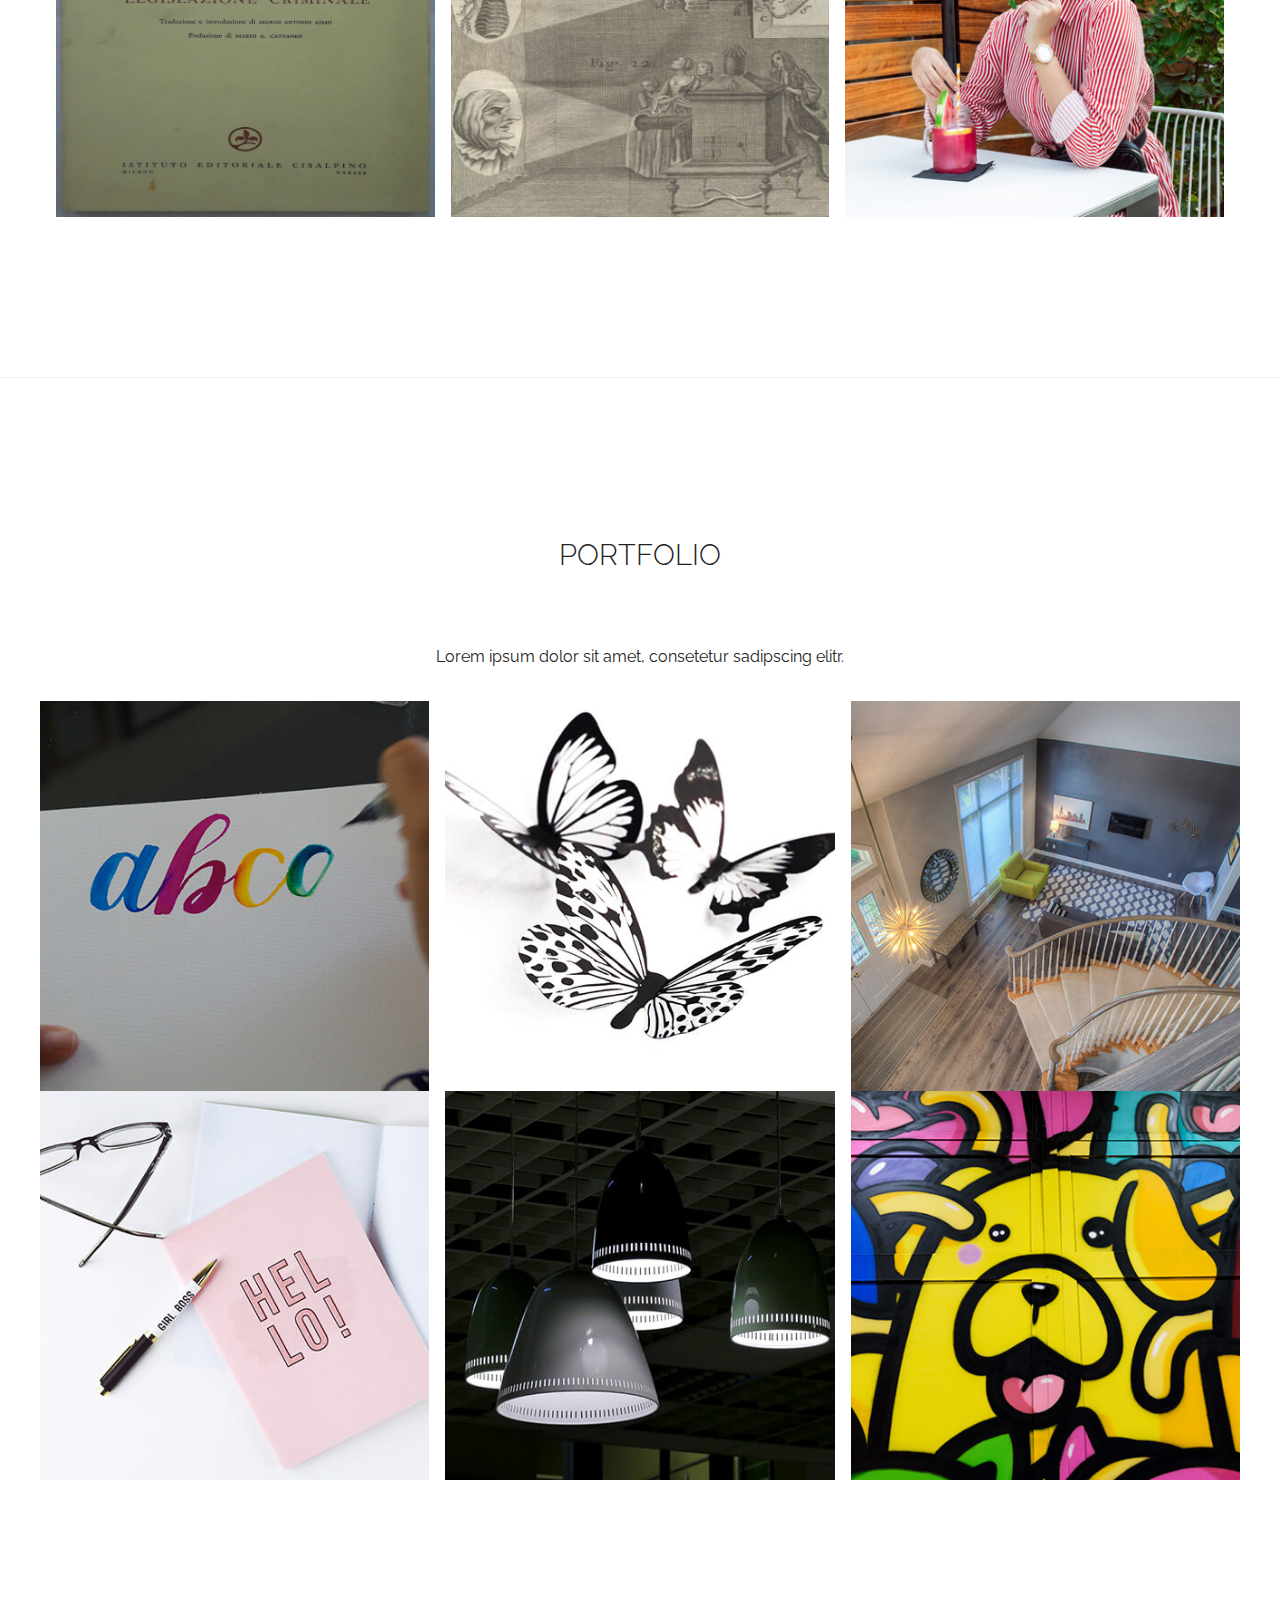
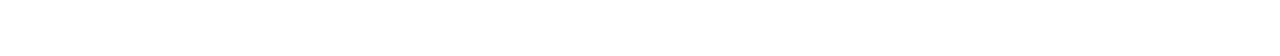
==== commit 14e55d7a: "page1" ====
--- a/index.html
+++ b/index.html
@@ -4,7 +4,7 @@
     <title>Jean Paul Marat</title>
     <meta name="description" content="Jean Paul Marat modern portfolio">
     <link rel="author" href="https://lautenschlager.de" />
-    <link rel="icon" type="image/png" sizes="32x32" href="img/favicon.png">
+    <link rel="icon" type="/img/icon" sizes="32x32" href="img/icon.jpg">
     <link rel="stylesheet" type="text/css" href="css/normalize.min.css" media="all" />
     <link href="https://fonts.googleapis.com/css?family=Raleway&display=swap" rel="stylesheet">
     <link rel="stylesheet" type="text/css" href="css/flexboxgrid.css" media="all" />
@@ -17,7 +17,7 @@
         <div class="hero flex middle-xs" style="background-image: linear-gradient(rgba(0, 0, 0, 0.9), rgba(0, 0, 0, 0.7)), url('img/melinguemarat.jpg');">
     <div class="hero-text ">
         <h1>Jean Paul Marat</h1>
-        <p>Jean-Paul Marat, detto l'Amico del popolo (Boudry, 24 maggio 1743 – Parigi, 13 luglio 1793), è stato un politico, medico, giornalista e rivoluzionario francese.</p>
+        <p>Jean-Paul Marat, detto l'Amico del popolo (Boudry, 24 maggio 1743 – Parigi, 13 luglio 1793),<br>è stato un politico, medico, giornalista e rivoluzionario francese.</p>
     </div>
 </div>
 </header>
@@ -27,60 +27,53 @@
             <div class="container">
                 <div class="row">
                     <div class="col-md">
-                        <h2 class="section-title">About text</h2>
+                        <h2 class="section-title">Le migliori opere scientifiche</h2>
                     </div>
                 </div>
                 <div class="row margin-bottom ">
                     <div class="col-md">
-                        <p class="highlight">Lorem ipsum dolor sit amet, consetetur sadipscing elitr, sed diam nonumy eirmod tempor invidunt ut labore et dolore magna aliquyam erat, sed diam voluptua. At vero eos et accusam et justo duo dolores et ea rebum.</p>
-                        <p class="author">- John Doe</p>
+                        <p>Lo Stato ha il diritto di far rispettare le sue leggi solo dopo aver assicurato a ciascuno la libertà dal bisogno. Esclusa la legittimità di una proprietà derivante dal diritto del più forte e di quello del primo occupante, anche il diritto di testare viene a essere illegittimo, perché non si può trasmettere quello che non ci appartiene. Marat non crede alla possibilità di un'eguaglianza assoluta fra tutti i cittadini, «che non c'è neanche in natura»</p>
                     </div>
                     <div class="col-md">
-                        <p>Duis autem vel eum iriure dolor in hendrerit in vulputate velit esse molestie consequat, vel illum dolore eu feugiat nulla facilisis at vero eros et accumsan et iusto odio dignissim qui blandit praesent luptatum zzril delenit augue duis dolore te feugait nulla facilisi. Lorem ipsum dolor sit amet, consectetuer adipiscing elit, sed diam nonummy nibh euismod tincidunt ut laoreet dolore magna aliquam erat volutpat.</p>
+                        <p>Marat possedeva un laboratorio in cui conduceva esperimenti riguardo fenomeni ottici e concluse, grazie ad un microscopio solare come le ombre di oggetti incandescenti non erano compatte, bensi in movimento.<br> Marat credette di aver scoperto il modo di rendere il calore visibile, anche se successivamente si scopri che gli aloni che riusciva a vedere erano solamente rifrazioni luminose provocate da diversi flussi d'aria con temperature differenti.</p>
                     </div>
                     <div class="col-md">
-                        <p>Ut wisi enim ad minim veniam, quis nostrud exerci tation ullamcorper suscipit lobortis nisl ut aliquip ex ea commodo consequat. Duis autem vel eum iriure dolor in hendrerit in vulputate velit esse molestie consequat, vel illum dolore eu feugiat nulla facilisis at vero eros et accumsan et iusto odio dignissim qui blandit praesent luptatum zzril delenit augue duis dolore te feugait nulla facilisi.</p>
+                        <p>La terza opera principale di Marat, Recherches Physiques sur l'Électricité , ha delineato 214 esperimenti. Questo libro è stato pubblicato con il timbro di approvazione della censura, ma Marat non ha cercato l'approvazione dell'Accademia delle Scienze. Oltre alle sue opere principali, durante questo periodo Marat pubblicò saggi più brevi sull'uso medico dell'elettricità Mémoire sur l'électricité médicale e sull'ottica Notions élémentaires d'optique.</p>
                     </div>
                 </div>
                 <div class="row team center-xs">
                     <div class="col-md">
                         <div class="hover-outer-box">
-                            <img src="img/Romi-Kobe.jpg">
+                            <img src="img/legislazione_criminale.jpg">
                             <div class="hover-inner-box">
                                 <div class="hover-content">
-                                    <h3>Romi Kobe</h3>
-                                    <p>Lorem ipsum dolor sit amet, consetetur sadipscing elitr.</p>
-                                    <a href="#!" target="blank" rel="noopener"><img src="img/facebook-icon.svg" class="team-icon"></a> <a href="#!" target="blank" rel="noopener"><img src="img/twitter-icon.svg" class="team-icon"></a>
+                                    <h3>Il piano di legislazione criminale</h3>
+                                    <a href="https://it.wikipedia.org/wiki/Jean-Paul_Marat#Il_%C2%ABPiano_di_legislazione_criminale%C2%BB" target="blank" rel="noopener">Scopri di piu</a>
                                 </div>
                             </div>
                         </div>
-                        <p class="team-name">Romi Kobe<br/><span class="position">CEO</span></p>
                     </div>
                     <div class="col-md">
                         <div class="hover-outer-box">
-                            <img src="img/Isaac-Desideria.jpg">
+                            <img src="img/microscopio.jpg">
                             <div class="hover-inner-box">
                                 <div class="hover-content">
-                                    <h3>Isaac Desideria</h3>
-                                    <p>Lorem ipsum dolor sit amet, consetetur sadipscing elitr.</p>
-                                    <a href="#!" target="blank" rel="noopener"><img src="img/facebook-icon.svg" class="team-icon"></a> <a href="#!" target="blank" rel="noopener"><img src="img/twitter-icon.svg" class="team-icon"></a>
+                                    <h3>Le «Scoperte sul fuoco, l'elettricità e la luce»</h3>
+                                    <a href="https://it.wikipedia.org/wiki/Jean-Paul_Marat#Le_%C2%ABScoperte_sul_fuoco,_l'elettricit%C3%A0_e_la_luce%C2%BB" target="blank" rel="noopener">Scopri di piu</a>
                                 </div>
                             </div>
                         </div>
-                        <p class="team-name">Isaac Desideria<br/><span class="position">CTO</span></p>
                     </div>
                     <div class="col-md">
                         <div class="hover-outer-box">
                             <img src="img/Magda-Ilija.jpg">
                             <div class="hover-inner-box">
                                 <div class="hover-content">
-                                    <h3>Magda Ilija</h3>
-                                    <p>Lorem ipsum dolor sit amet, consetetur sadipscing elitr.</p>
-                                    <a href="#!" target="blank" rel="noopener"><img src="img/facebook-icon.svg" class="team-icon"></a> <a href="#!" target="blank" rel="noopener"><img src="img/twitter-icon.svg" class="team-icon"></a>
+                                    <h3>Scoperte sulla luce</h3>
+                                    <a href="https://it.wikipedia.org/wiki/Jean-Paul_Marat#Le_%C2%ABScoperte_sulla_luce%C2%BB" target="blank" rel="noopener">Scopri di piu</a>
                                 </div>
                             </div>
                         </div>
-                        <p class="team-name">Magda Ilija<br/><span class="position">CFO</span></p>
                     </div>
                 </div>
             </div>
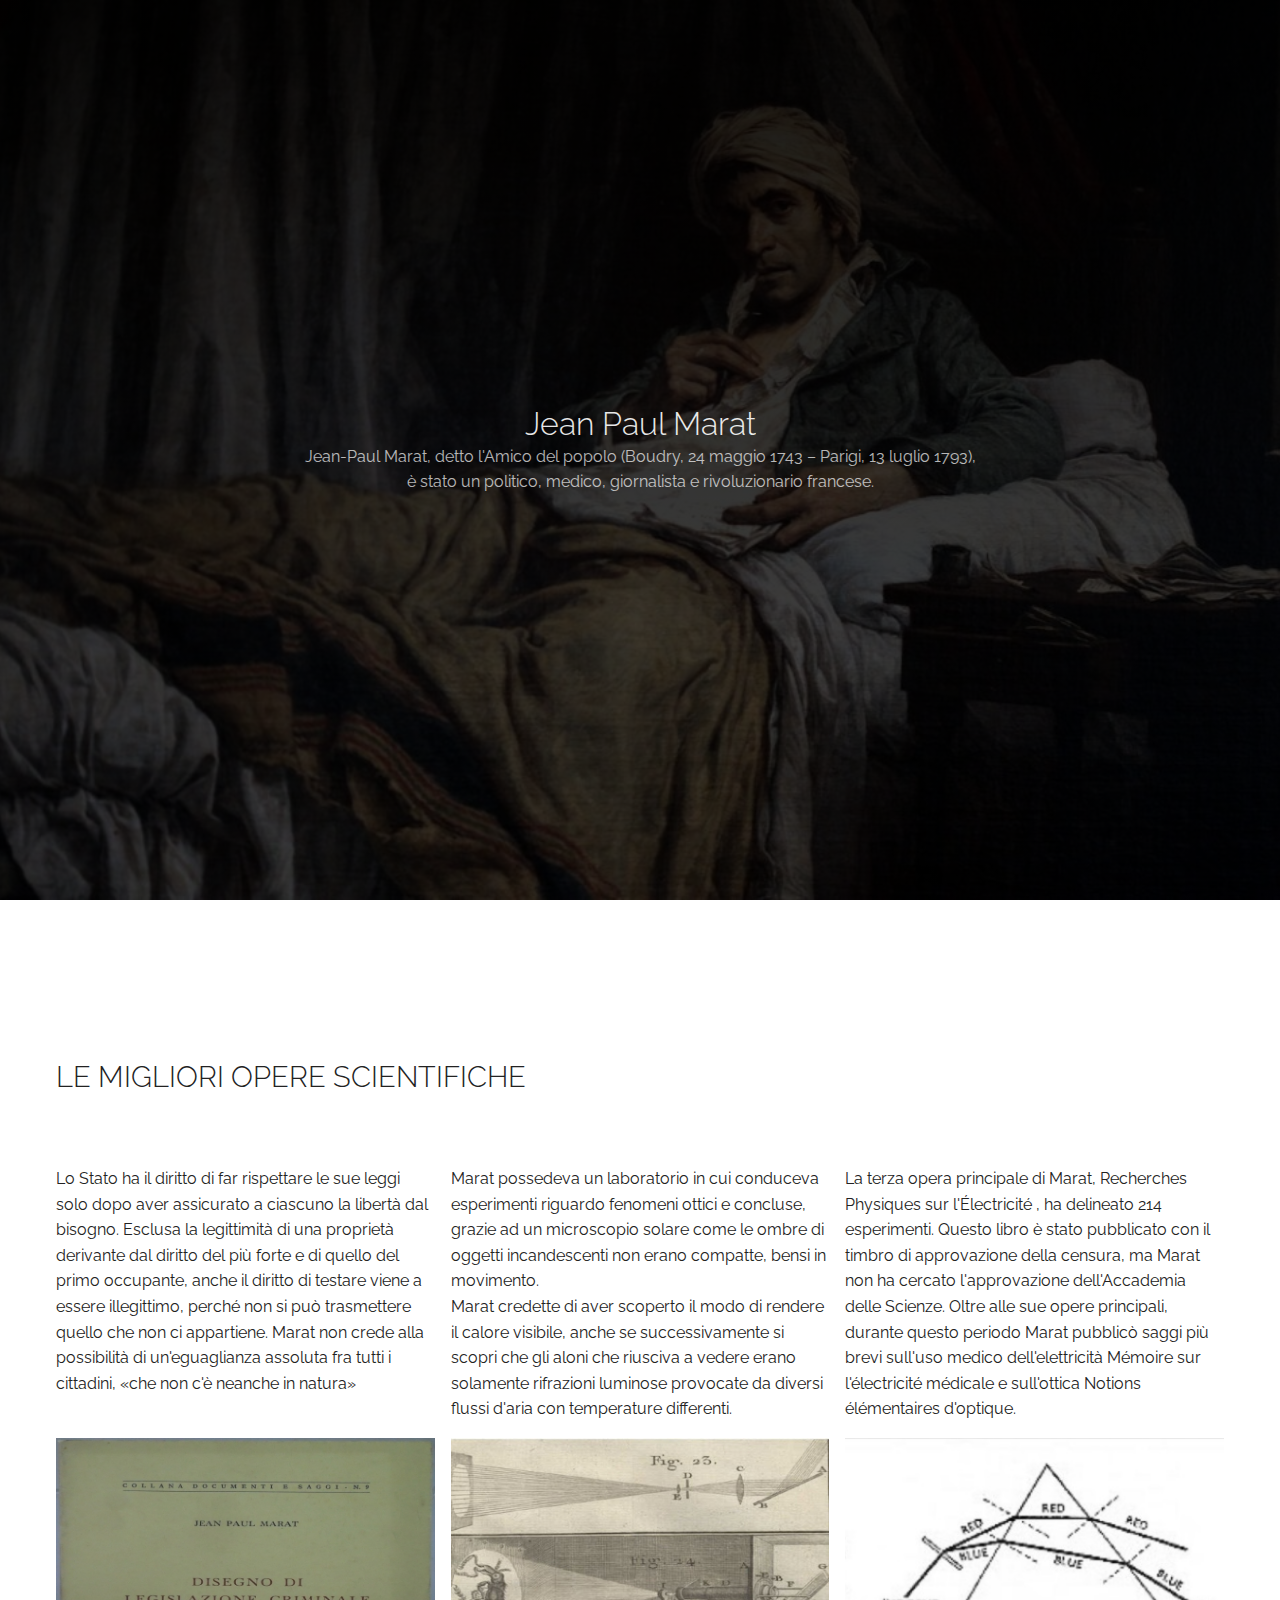
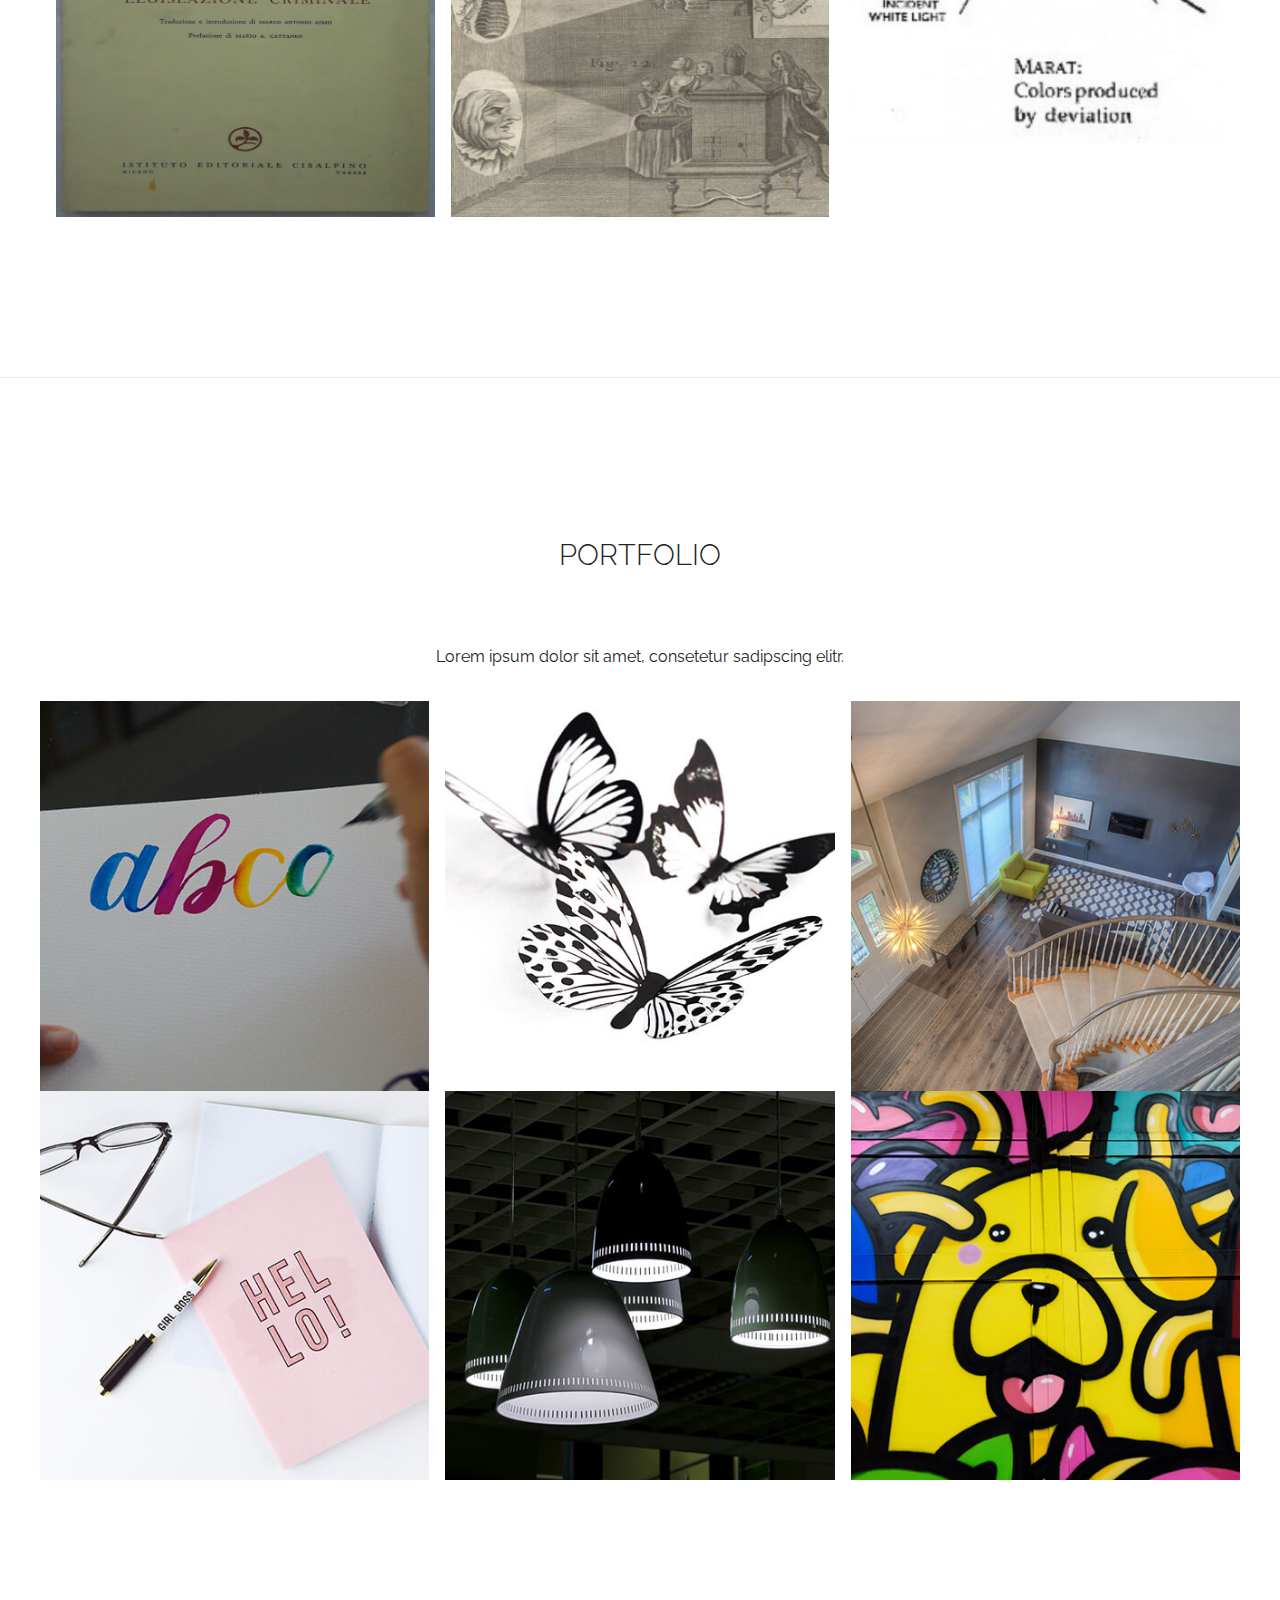
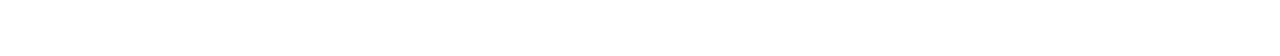
==== commit 043cfb3e: "clean" ====
--- a/index.html
+++ b/index.html
@@ -66,7 +66,7 @@
                     </div>
                     <div class="col-md">
                         <div class="hover-outer-box">
-                            <img src="img/Magda-Ilija.jpg">
+                            <img src="img/luce.png">
                             <div class="hover-inner-box">
                                 <div class="hover-content">
                                     <h3>Scoperte sulla luce</h3>
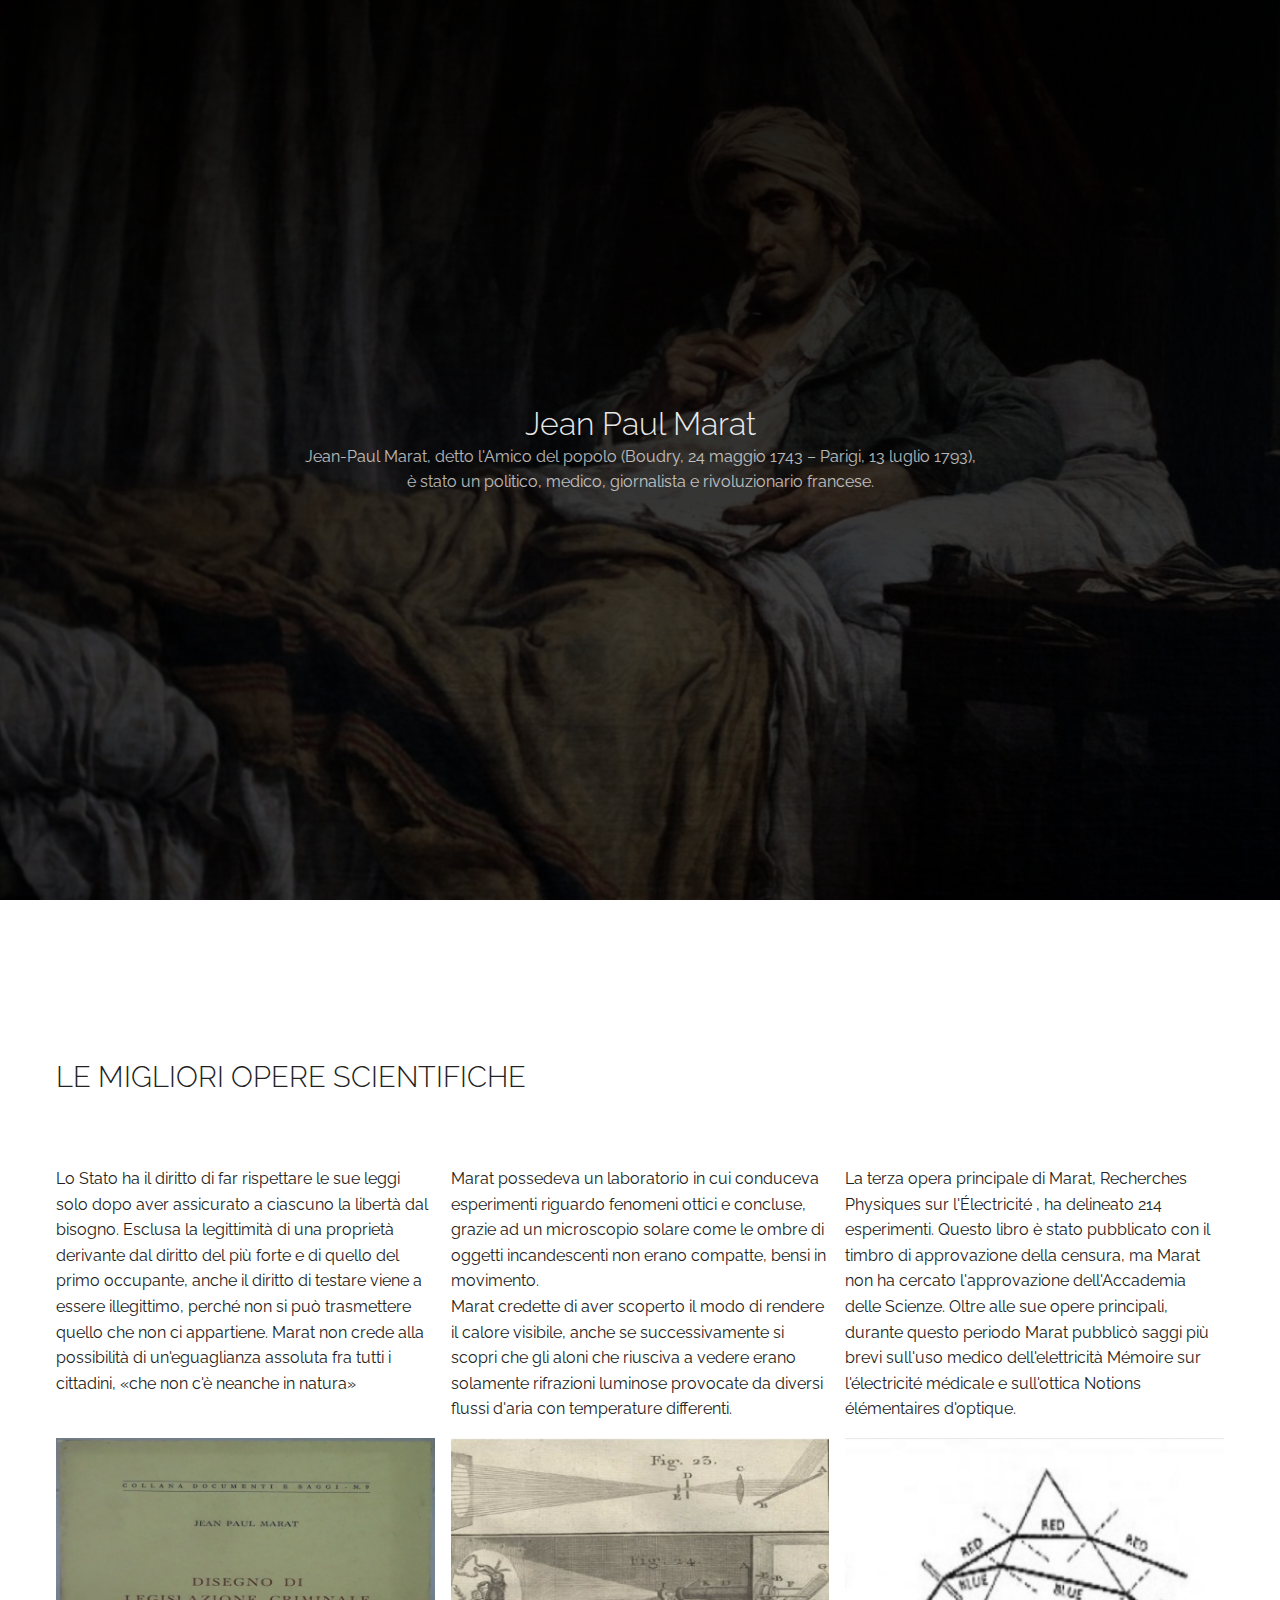
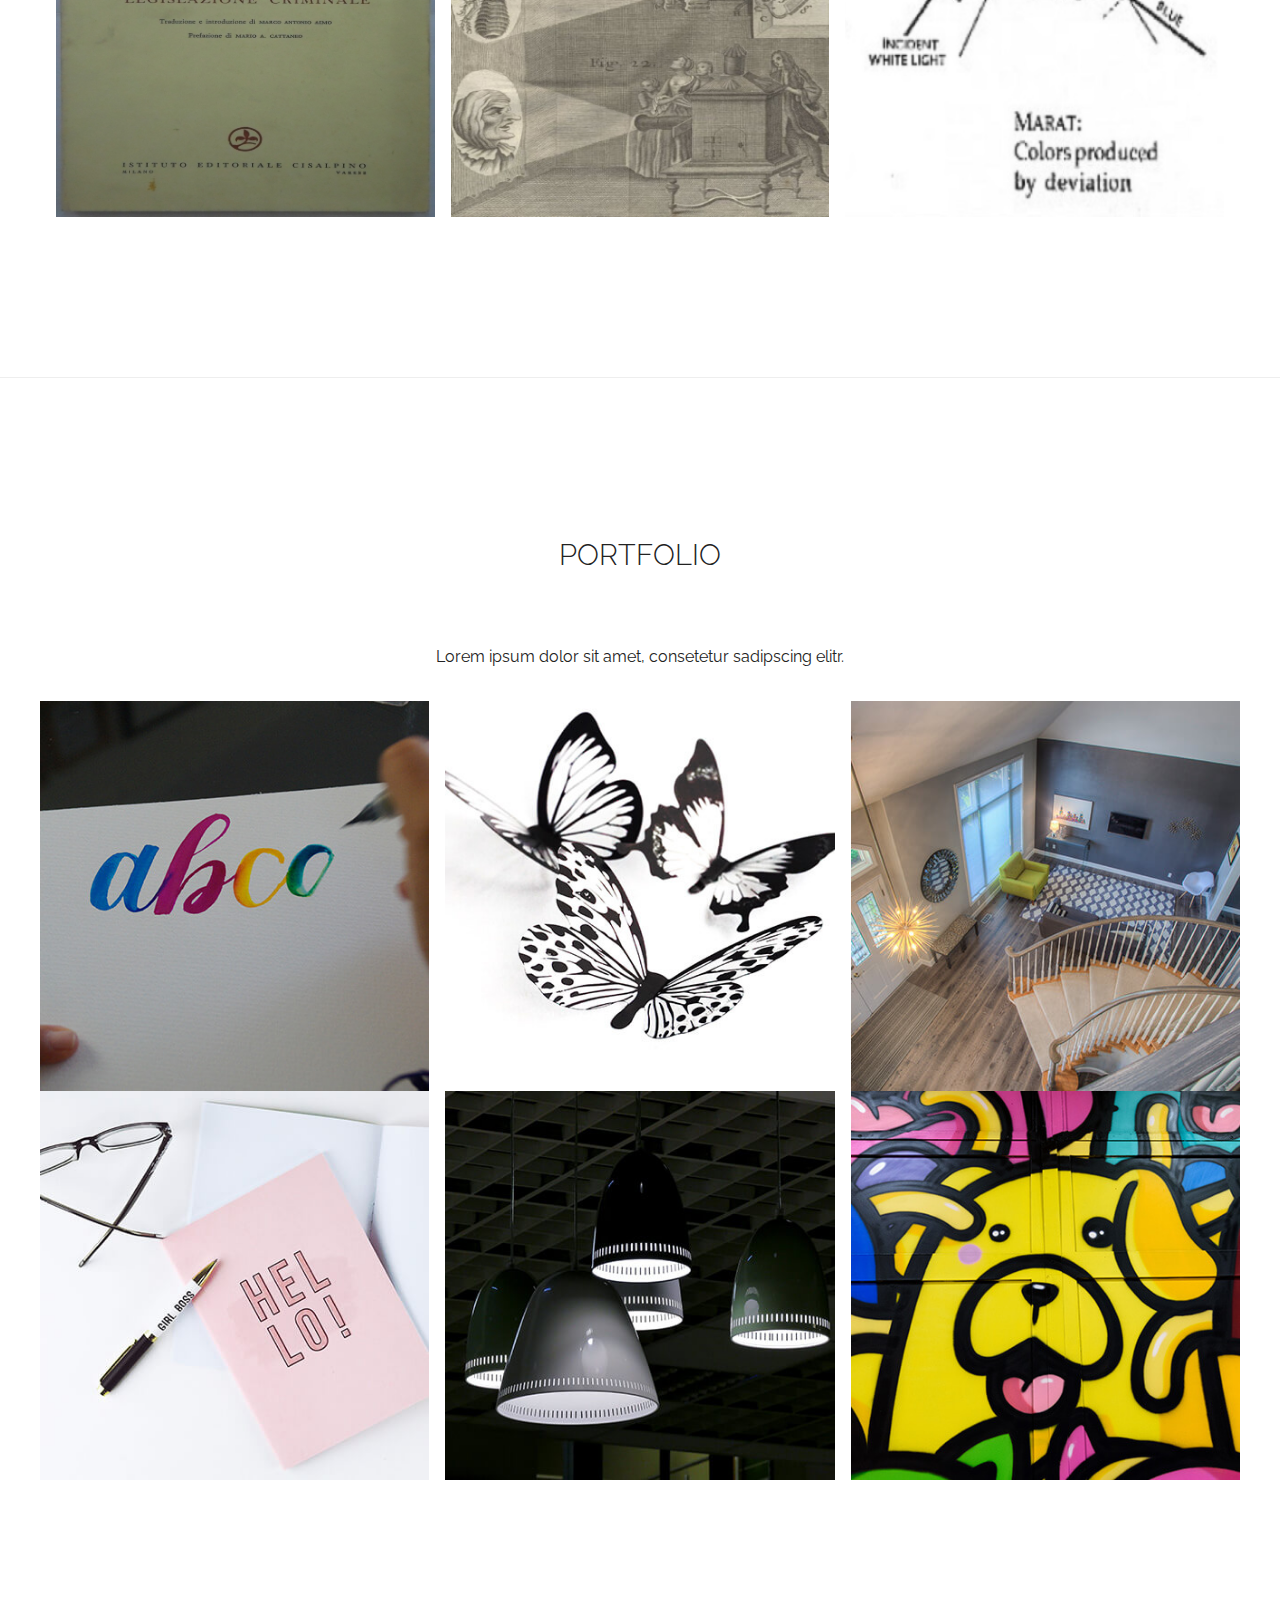
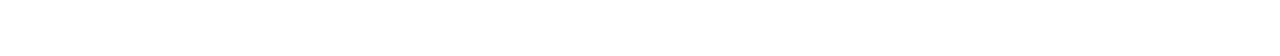
==== commit 7b0acadf: "fix" ====
--- a/index.html
+++ b/index.html
@@ -95,8 +95,7 @@
                             <img src="img/project-1.jpg">
                             <div class="hover-inner-box">
                                 <div class="hover-content">
-                                    <h3>Projecttitle</h3>
-                                    <p>Lorem ipsum dolor sit amet, consetetur sadipscing elitr</p>
+                                    <h3>La Famiglia</h3>
                                     <a href=""><button class="light">Call to action</button></a>
                                 </div>
                             </div>
@@ -107,8 +106,7 @@
                             <img src="img/project-2.jpg">
                             <div class="hover-inner-box">
                                 <div class="hover-content">
-                                    <h3>Projecttitle</h3>
-                                    <p>Lorem ipsum dolor sit amet, consetetur sadipscing elitr</p>
+                                    <h3>L'amico del popolo</h3>
                                     <a href=""><button class="light">Call to action</button></a>
                                 </div>
                             </div>
@@ -119,8 +117,7 @@
                             <img src="img/project-3.jpg">
                             <div class="hover-inner-box">
                                 <div class="hover-content">
-                                    <h3>Projecttitle</h3>
-                                    <p>Lorem ipsum dolor sit amet, consetetur sadipscing elitr</p>
+                                    <h3>La denuncia dei nemici</h3>
                                     <a href=""><button class="light">Call to action</button></a>
                                 </div>
                             </div>
@@ -133,8 +130,7 @@
                             <img src="img/project-4.jpg">
                             <div class="hover-inner-box">
                                 <div class="hover-content">
-                                    <h3>Projecttitle</h3>
-                                    <p>Lorem ipsum dolor sit amet, consetetur sadipscing elitr</p>
+                                    <h3>La caduta della monarchia</h3>
                                     <a href=""><button class="light">Call to action</button></a>
                                 </div>
                             </div>
@@ -145,8 +141,7 @@
                             <img src="img/project-5.jpg">
                             <div class="hover-inner-box">
                                 <div class="hover-content">
-                                    <h3>Projecttitle</h3>
-                                    <p>Lorem ipsum dolor sit amet, consetetur sadipscing elitr</p>
+                                    <h3>Deputato alla convenzione</h3>
                                     <a href=""><button class="light">Call to action</button></a>
                                 </div>
                             </div>
@@ -157,8 +152,7 @@
                             <img src="img/project-6.jpg">
                             <div class="hover-inner-box">
                                 <div class="hover-content">
-                                    <h3>Projecttitle</h3>
-                                    <p>Lorem ipsum dolor sit amet, consetetur sadipscing elitr</p>
+                                    <h3>Assassinio</h3>
                                     <a href=""><button class="light">Call to action</button></a>
                                 </div>
                             </div>
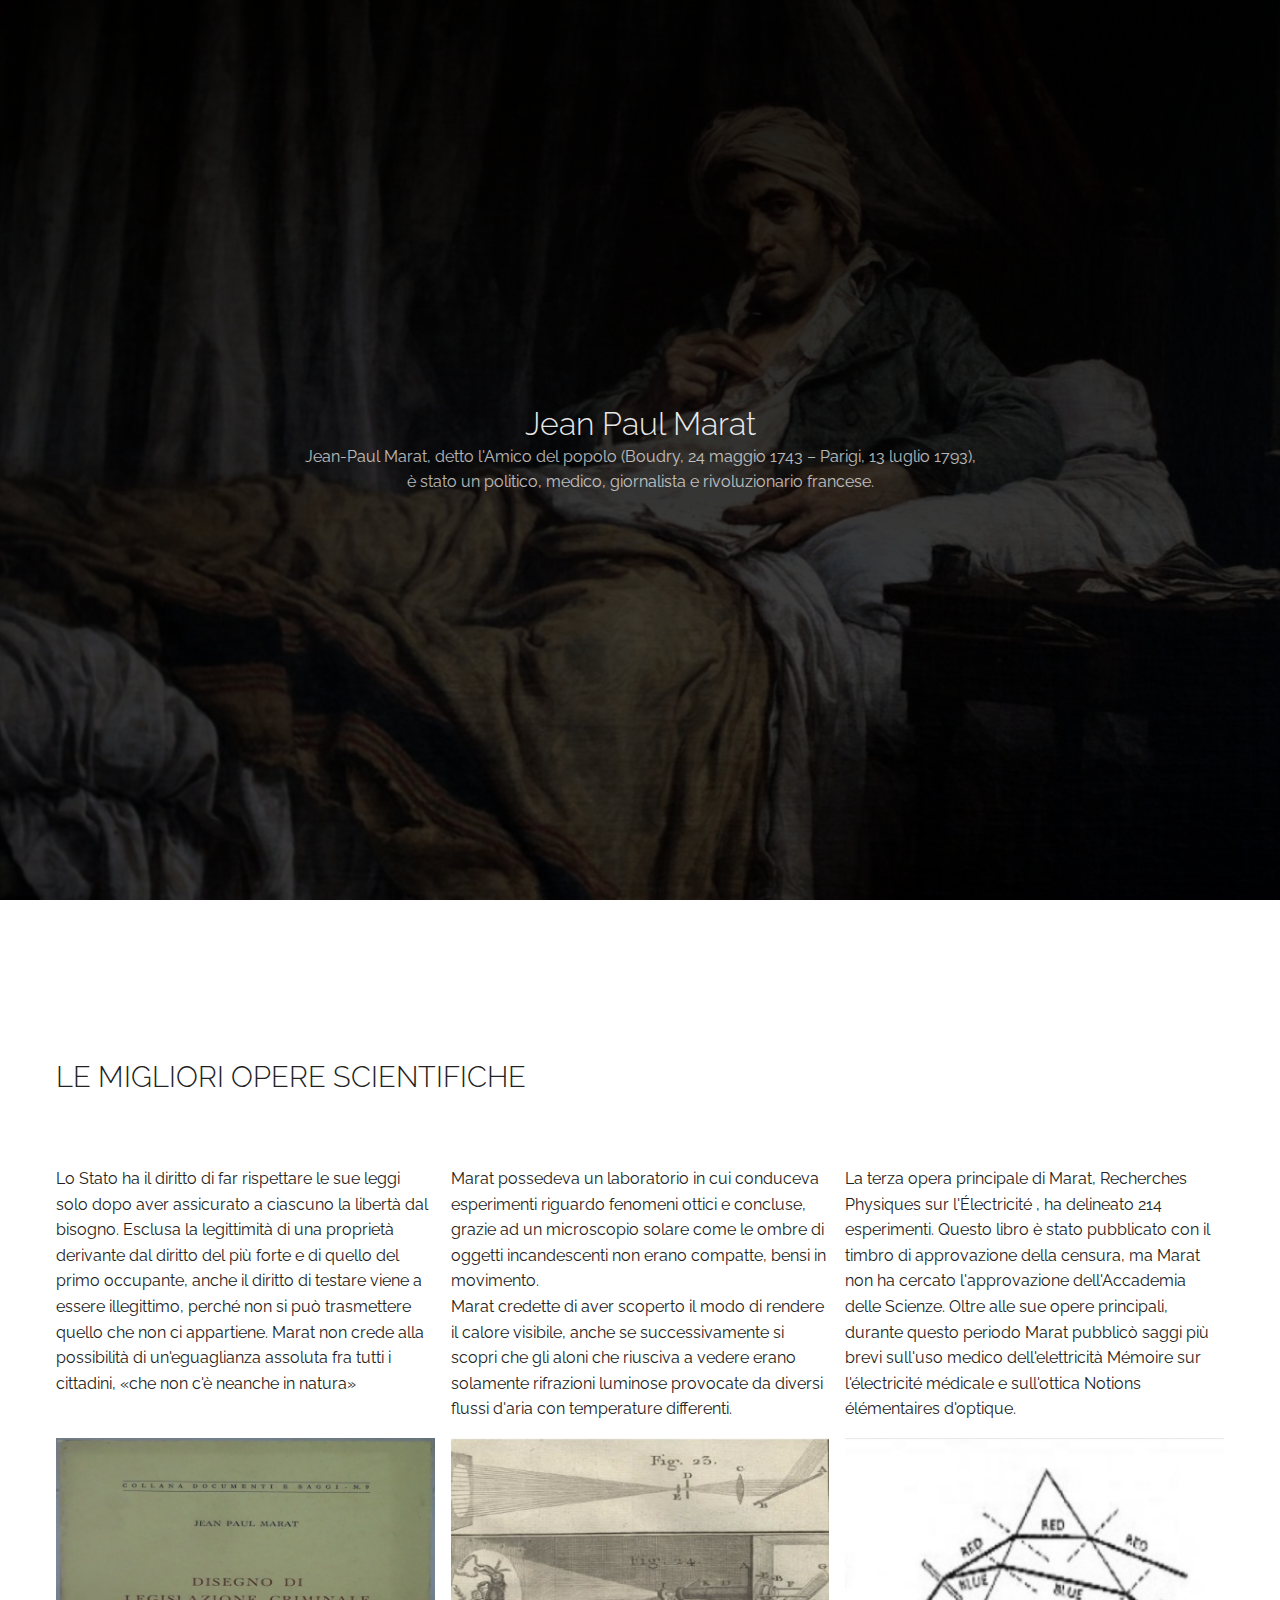
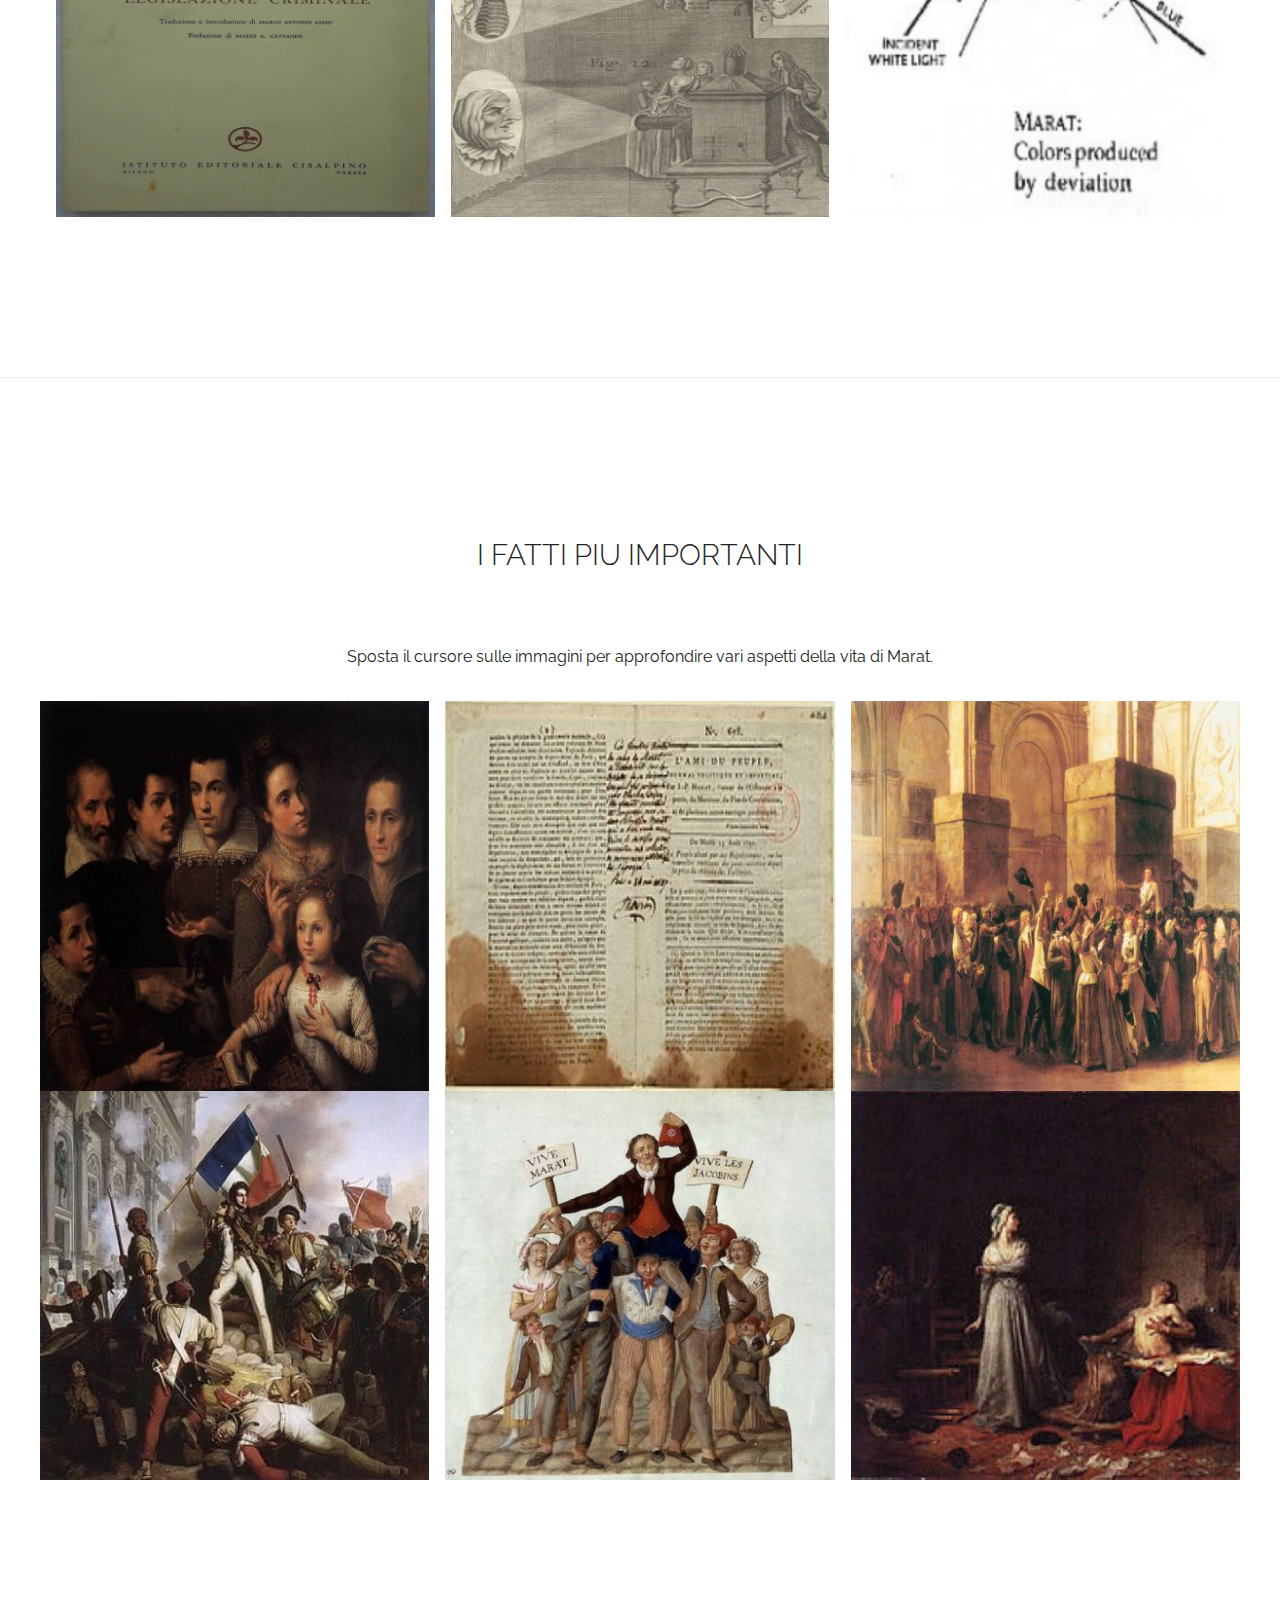
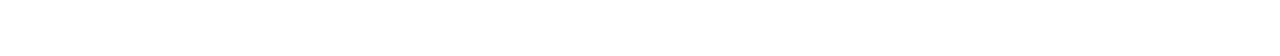
==== commit de882022: "end" ====
--- a/index.html
+++ b/index.html
@@ -83,8 +83,8 @@
             <div class="container">
                 <div class="row center-xs">
                     <div class="col-md">
-                        <h2 class="section-title">Portfolio</h2>
-                        <p>Lorem ipsum dolor sit amet, consetetur sadipscing elitr.</p>
+                        <h2 class="section-title">I fatti piu importanti</h2>
+                        <p>Sposta il cursore sulle immagini per approfondire vari aspetti della vita di Marat.</p>
                     </div>
                 </div>
             </div>
@@ -92,33 +92,33 @@
                 <div class="row margin-bottom-small">
                     <div class="col-md-4">
                         <div class="hover-outer-box">
-                            <img src="img/project-1.jpg">
+                            <img src="img/famiglia.jpg">
                             <div class="hover-inner-box">
                                 <div class="hover-content">
                                     <h3>La Famiglia</h3>
-                                    <a href=""><button class="light">Call to action</button></a>
+                                    <a href="https://it.wikipedia.org/wiki/Jean-Paul_Marat#La_famiglia"><button class="light">Approfondisci</button></a>
                                 </div>
                             </div>
                         </div>
                     </div>
                     <div class="col-md-4">
                         <div class="hover-outer-box">
-                            <img src="img/project-2.jpg">
+                            <img src="img/amico.jpg">
                             <div class="hover-inner-box">
                                 <div class="hover-content">
                                     <h3>L'amico del popolo</h3>
-                                    <a href=""><button class="light">Call to action</button></a>
+                                    <a href="https://it.wikipedia.org/wiki/Jean-Paul_Marat#%C2%ABL'Amico_del_popolo%C2%BB"><button class="light">Approfondisci</button></a>
                                 </div>
                             </div>
                         </div>
                     </div>
                     <div class="col-md-4">
                         <div class="hover-outer-box">
-                            <img src="img/project-3.jpg">
+                            <img src="img/denuncia.jpg">
                             <div class="hover-inner-box">
                                 <div class="hover-content">
                                     <h3>La denuncia dei nemici</h3>
-                                    <a href=""><button class="light">Call to action</button></a>
+                                    <a href="https://it.wikipedia.org/wiki/Jean-Paul_Marat#La_denuncia_dei_nemici_della_Rivoluzione"><button class="light">Approfondisci</button></a>
                                 </div>
                             </div>
                         </div>
@@ -127,33 +127,33 @@
                 <div class="row margin-bottom-small">
                     <div class="col-md-4">
                         <div class="hover-outer-box">
-                            <img src="img/project-4.jpg">
+                            <img src="img/caduta.jpg">
                             <div class="hover-inner-box">
                                 <div class="hover-content">
                                     <h3>La caduta della monarchia</h3>
-                                    <a href=""><button class="light">Call to action</button></a>
+                                    <a href="https://it.wikipedia.org/wiki/Jean-Paul_Marat#La_guerra_e_la_caduta_della_monarchia_(1792)"><button class="light">Approfondisci</button></a>
                                 </div>
                             </div>
                         </div>
                     </div>
                     <div class="col-md-4">
                         <div class="hover-outer-box">
-                            <img src="img/project-5.jpg">
+                            <img src="img/deputato.jpg">
                             <div class="hover-inner-box">
                                 <div class="hover-content">
                                     <h3>Deputato alla convenzione</h3>
-                                    <a href=""><button class="light">Call to action</button></a>
+                                    <a href="https://it.wikipedia.org/wiki/Jean-Paul_Marat#Deputato_alla_Convenzione_(1792-1793)"><button class="light">Approfondisci</button></a>
                                 </div>
                             </div>
                         </div>
                     </div>
                     <div class="col-md-4">
                         <div class="hover-outer-box">
-                            <img src="img/project-6.jpg">
+                            <img src="img/assassinio.jpg">
                             <div class="hover-inner-box">
                                 <div class="hover-content">
                                     <h3>Assassinio</h3>
-                                    <a href=""><button class="light">Call to action</button></a>
+                                    <a href="https://it.wikipedia.org/wiki/Jean-Paul_Marat#Assassinio_per_mano_di_Charlotte_Corday"><button class="light">Approfondisci</button></a>
                                 </div>
                             </div>
                         </div>
